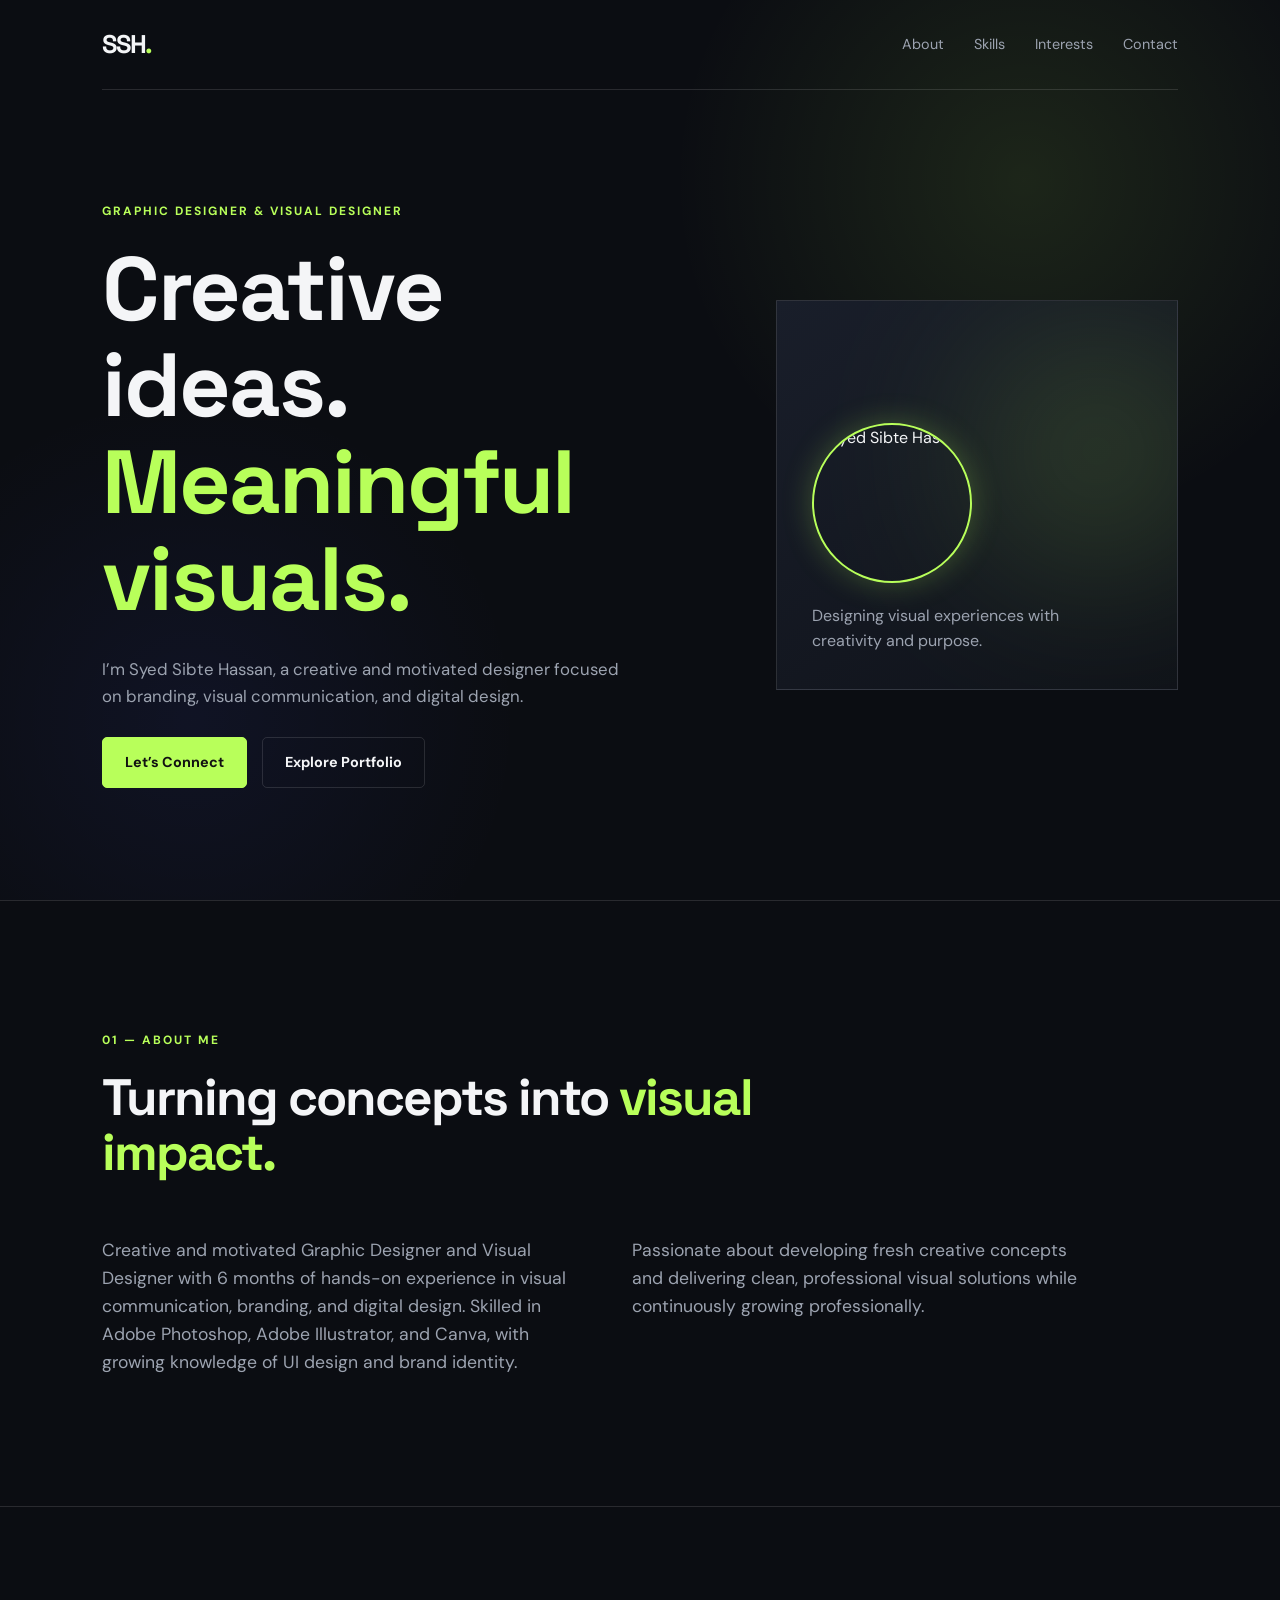
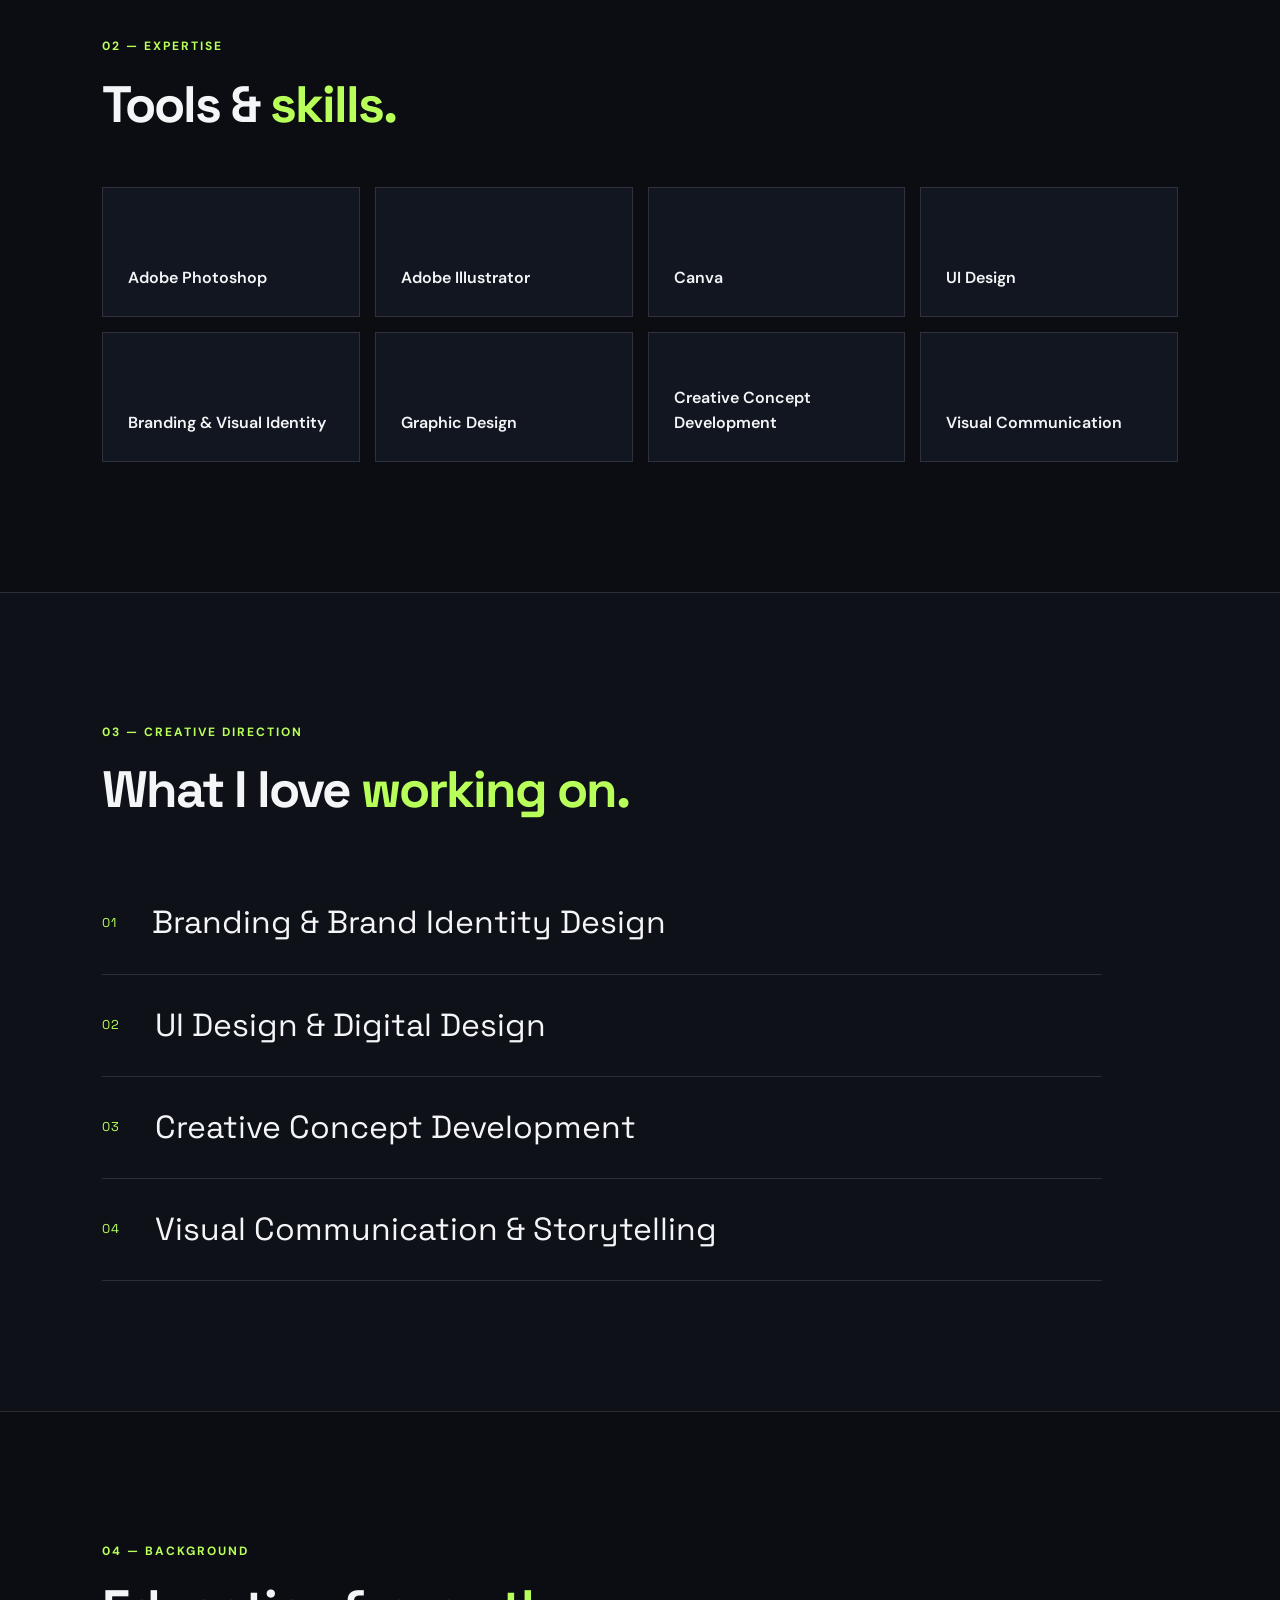
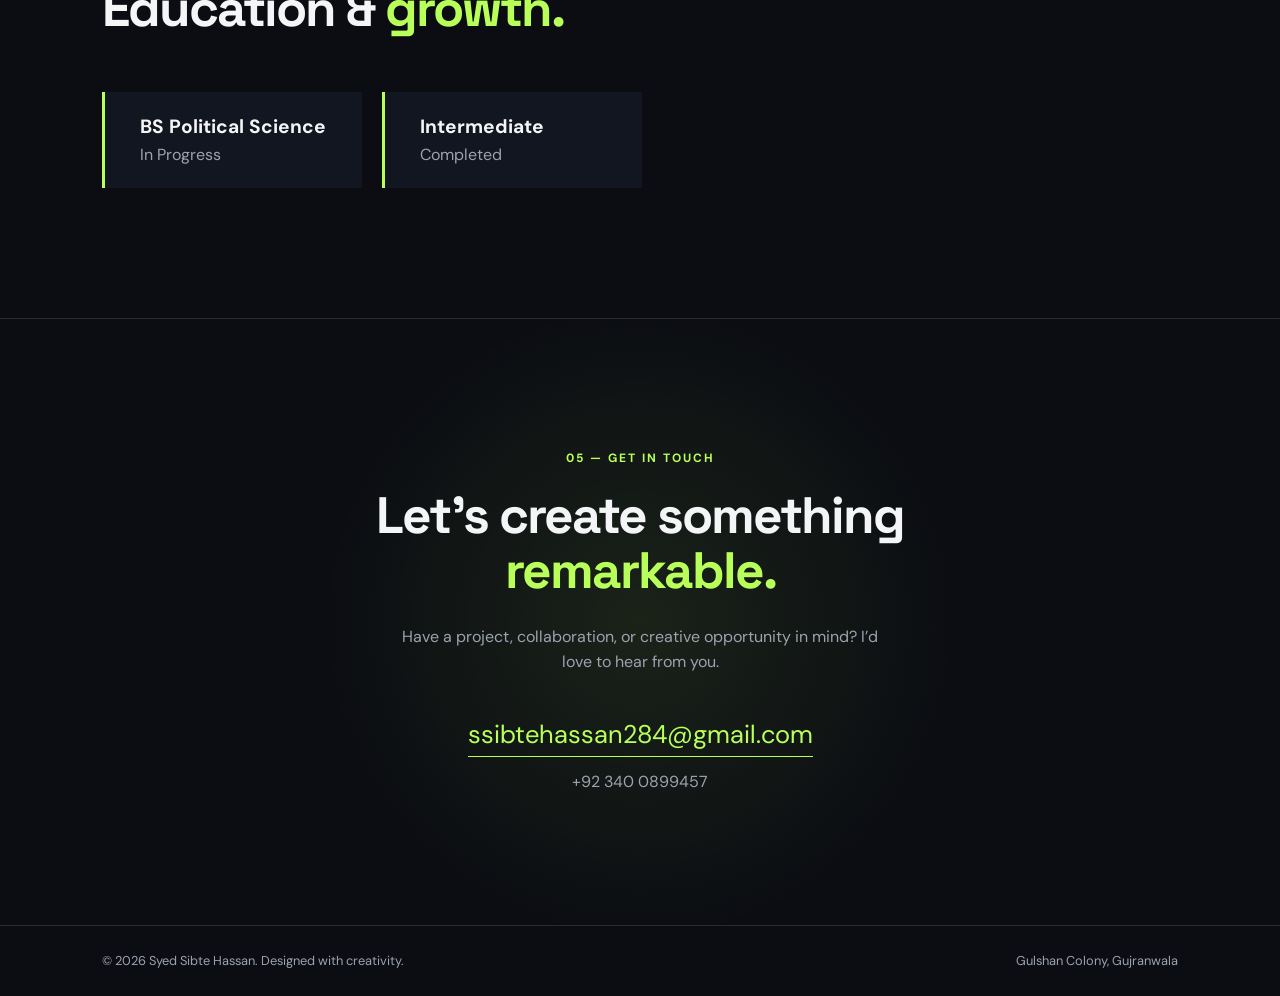
==== index.html @ 383b2037 "Add files via upload" ====
<!DOCTYPE html>
<html lang="en">
<head>
  <meta charset="UTF-8" />
  <meta name="viewport" content="width=device-width, initial-scale=1.0" />
  <title>Syed Sibte Hassan | Graphic Designer</title>
  <link rel="stylesheet" href="style.css" />
</head>
<body>
  <header class="hero">
    <nav class="navbar">
      <a href="#" class="logo">SSH<span>.</span></a>
      <div class="nav-links">
        <a href="#about">About</a>
        <a href="#skills">Skills</a>
        <a href="#interests">Interests</a>
        <a href="#contact">Contact</a>
      </div>
    </nav>

    <div class="hero-content">
      <div class="hero-text">
        <p class="eyebrow">GRAPHIC DESIGNER & VISUAL DESIGNER</p>
        <h1>Creative ideas.<br /><span>Meaningful visuals.</span></h1>
        <p class="intro">
          I’m Syed Sibte Hassan, a creative and motivated designer focused on
          branding, visual communication, and digital design.
        </p>
        <div class="hero-buttons">
          <a href="#contact" class="btn primary">Let’s Connect</a>
          <a href="#about" class="btn secondary">Explore Portfolio</a>
        </div>
      </div>
      <div class="hero-card">
        <div class="card-glow"></div>
        <img src="profile.jpg" alt="Syed Sibte Hassan" class="profile-pic" />
        <p>Designing visual experiences with creativity and purpose.</p>
      </div>
    </div>
  </header>

  <main>
    <section id="about" class="section about">
      <div class="section-heading">
        <p class="eyebrow">01 — ABOUT ME</p>
        <h2>Turning concepts into <span>visual impact.</span></h2>
      </div>
      <div class="about-content">
        <p>
          Creative and motivated Graphic Designer and Visual Designer with
          6 months of hands-on experience in visual communication, branding,
          and digital design. Skilled in Adobe Photoshop, Adobe Illustrator,
          and Canva, with growing knowledge of UI design and brand identity.
        </p>
        <p>
          Passionate about developing fresh creative concepts and delivering
          clean, professional visual solutions while continuously growing
          professionally.
        </p>
      </div>
    </section>

    <section id="skills" class="section">
      <div class="section-heading">
        <p class="eyebrow">02 — EXPERTISE</p>
        <h2>Tools & <span>skills.</span></h2>
      </div>
      <div class="skills-grid">
        <div class="skill">Adobe Photoshop</div>
        <div class="skill">Adobe Illustrator</div>
        <div class="skill">Canva</div>
        <div class="skill">UI Design</div>
        <div class="skill">Branding & Visual Identity</div>
        <div class="skill">Graphic Design</div>
        <div class="skill">Creative Concept Development</div>
        <div class="skill">Visual Communication</div>
      </div>
    </section>

    <section id="interests" class="section interests">
      <div class="section-heading">
        <p class="eyebrow">03 — CREATIVE DIRECTION</p>
        <h2>What I love <span>working on.</span></h2>
      </div>
      <div class="interest-list">
        <div><span>01</span> Branding & Brand Identity Design</div>
        <div><span>02</span> UI Design & Digital Design</div>
        <div><span>03</span> Creative Concept Development</div>
        <div><span>04</span> Visual Communication & Storytelling</div>
      </div>
    </section>

    <section class="section education">
      <div class="section-heading">
        <p class="eyebrow">04 — BACKGROUND</p>
        <h2>Education & <span>growth.</span></h2>
      </div>
      <div class="timeline">
        <div class="timeline-item">
          <strong>BS Political Science</strong>
          <p>In Progress</p>
        </div>
        <div class="timeline-item">
          <strong>Intermediate</strong>
          <p>Completed</p>
        </div>
      </div>
    </section>

    <section id="contact" class="section contact">
      <p class="eyebrow">05 — GET IN TOUCH</p>
      <h2>Let’s create something<br /><span>remarkable.</span></h2>
      <p class="contact-text">
        Have a project, collaboration, or creative opportunity in mind?
        I’d love to hear from you.
      </p>
      <a class="email" href="mailto:ssibtehassan284@gmail.com">ssibtehassan284@gmail.com</a>
      <p class="phone">+92 340 0899457</p>
    </section>
  </main>

  <footer>
    <p>© 2026 Syed Sibte Hassan. Designed with creativity.</p>
    <p>Gulshan Colony, Gujranwala</p>
  </footer>
</body>
</html>
---- style.css ----
@import url('https://fonts.googleapis.com/css2?family=DM+Sans:wght@400;500;600;700&family=Space+Grotesk:wght@400;500;600;700&display=swap');

:root {
  --bg: #0b0d12;
  --surface: #121620;
  --text: #f4f5f7;
  --muted: #9ca3b0;
  --accent: #b8ff5a;
  --border: rgba(255,255,255,0.12);
}

* {
  margin: 0;
  padding: 0;
  box-sizing: border-box;
}

html {
  scroll-behavior: smooth;
}

body {
  background: var(--bg);
  color: var(--text);
  font-family: 'DM Sans', sans-serif;
  line-height: 1.6;
}

a {
  color: inherit;
  text-decoration: none;
}

.hero {
  min-height: 100vh;
  padding: 0 8%;
  background:
    radial-gradient(circle at 80% 20%, rgba(184,255,90,0.10), transparent 28%),
    radial-gradient(circle at 15% 80%, rgba(76,93,255,0.08), transparent 25%);
}

.navbar {
  height: 90px;
  display: flex;
  justify-content: space-between;
  align-items: center;
  border-bottom: 1px solid var(--border);
}

.logo {
  font-family: 'Space Grotesk', sans-serif;
  font-size: 1.6rem;
  font-weight: 700;
  letter-spacing: -2px;
}

.logo span, h1 span, h2 span {
  color: var(--accent);
}

.nav-links {
  display: flex;
  gap: 30px;
  color: var(--muted);
  font-size: 0.9rem;
}

.nav-links a:hover {
  color: var(--accent);
}

.hero-content {
  min-height: calc(100vh - 90px);
  display: grid;
  grid-template-columns: 1.2fr 0.8fr;
  align-items: center;
  gap: 70px;
}

.eyebrow {
  color: var(--accent);
  font-size: 0.75rem;
  font-weight: 700;
  letter-spacing: 2px;
  margin-bottom: 20px;
}

h1, h2 {
  font-family: 'Space Grotesk', sans-serif;
  letter-spacing: -2px;
  line-height: 1.08;
}

h1 {
  font-size: clamp(3.5rem, 7vw, 6.8rem);
  max-width: 800px;
}

h2 {
  font-size: clamp(2.3rem, 4vw, 4rem);
}

.intro {
  color: var(--muted);
  max-width: 540px;
  font-size: 1.05rem;
  margin: 28px 0;
}

.hero-buttons {
  display: flex;
  gap: 15px;
  flex-wrap: wrap;
}

.btn {
  padding: 13px 22px;
  border: 1px solid var(--border);
  border-radius: 5px;
  font-weight: 700;
  font-size: 0.9rem;
  transition: 0.3s ease;
}

.primary {
  background: var(--accent);
  color: #111;
  border-color: var(--accent);
}

.primary:hover {
  transform: translateY(-3px);
}

.secondary:hover {
  border-color: var(--accent);
  color: var(--accent);
}

.hero-card {
  position: relative;
  min-height: 390px;
  padding: 35px;
  border: 1px solid var(--border);
  background: linear-gradient(145deg, #191e2a, #0f1219);
  display: flex;
  flex-direction: column;
  justify-content: flex-end;
  overflow: hidden;
}

.card-glow {
  position: absolute;
  width: 240px;
  height: 240px;
  border-radius: 50%;
  background: var(--accent);
  filter: blur(90px);
  opacity: 0.18;
  top: 30px;
  right: -40px;
}

.profile-pic {
  position: relative;
  width: 160px;
  height: 160px;
  border-radius: 50%;
  object-fit: cover;
  border: 2px solid var(--accent);
  box-shadow: 0 0 30px rgba(184,255,90,0.25);
  margin-bottom: 20px;
}

.hero-card p {
  position: relative;
  color: var(--muted);
  max-width: 260px;
}

.section {
  padding: 130px 8%;
  border-top: 1px solid var(--border);
}

.section-heading {
  margin-bottom: 55px;
  max-width: 800px;
}

.about-content {
  display: grid;
  grid-template-columns: 1fr 1fr;
  gap: 60px;
  max-width: 1000px;
  color: var(--muted);
  font-size: 1.1rem;
}

.skills-grid {
  display: grid;
  grid-template-columns: repeat(4, 1fr);
  gap: 15px;
}

.skill {
  min-height: 130px;
  padding: 25px;
  display: flex;
  align-items: flex-end;
  border: 1px solid var(--border);
  background: var(--surface);
  font-weight: 600;
  transition: 0.3s ease;
}

.skill:hover {
  border-color: var(--accent);
  transform: translateY(-5px);
}

.interests {
  background: #0e1118;
}

.interest-list {
  max-width: 1000px;
}

.interest-list div {
  display: flex;
  align-items: center;
  gap: 35px;
  padding: 25px 0;
  border-bottom: 1px solid var(--border);
  font-family: 'Space Grotesk', sans-serif;
  font-size: clamp(1.3rem, 2.5vw, 2.2rem);
}

.interest-list span {
  color: var(--accent);
  font-size: 0.8rem;
  letter-spacing: 1px;
}

.timeline {
  display: flex;
  gap: 20px;
  flex-wrap: wrap;
}

.timeline-item {
  border-left: 3px solid var(--accent);
  padding: 20px 35px;
  background: var(--surface);
  min-width: 260px;
}

.timeline-item strong {
  font-size: 1.2rem;
}

.timeline-item p {
  color: var(--muted);
}

.contact {
  text-align: center;
  background:
    radial-gradient(circle at center, rgba(184,255,90,0.09), transparent 45%);
}

.contact-text {
  color: var(--muted);
  max-width: 500px;
  margin: 25px auto;
}

.email {
  display: inline-block;
  color: var(--accent);
  font-size: clamp(1rem, 2.5vw, 1.6rem);
  border-bottom: 1px solid var(--accent);
  margin-top: 15px;
}

.phone {
  color: var(--muted);
  margin-top: 12px;
}

footer {
  padding: 25px 8%;
  display: flex;
  justify-content: space-between;
  gap: 20px;
  color: var(--muted);
  font-size: 0.8rem;
  border-top: 1px solid var(--border);
}

@media (max-width: 850px) {
  .hero-content {
    grid-template-columns: 1fr;
    padding: 80px 0;
  }

  .hero {
    min-height: auto;
  }

  .hero-card {
    min-height: 300px;
  }

  .about-content {
    grid-template-columns: 1fr;
    gap: 25px;
  }

  .skills-grid {
    grid-template-columns: repeat(2, 1fr);
  }
}

@media (max-width: 550px) {
  .hero, .section {
    padding-left: 6%;
    padding-right: 6%;
  }

  .nav-links {
    gap: 12px;
    font-size: 0.75rem;
  }

  .navbar {
    height: 75px;
  }

  .skills-grid {
    grid-template-columns: 1fr;
  }

  footer {
    flex-direction: column;
  }
}
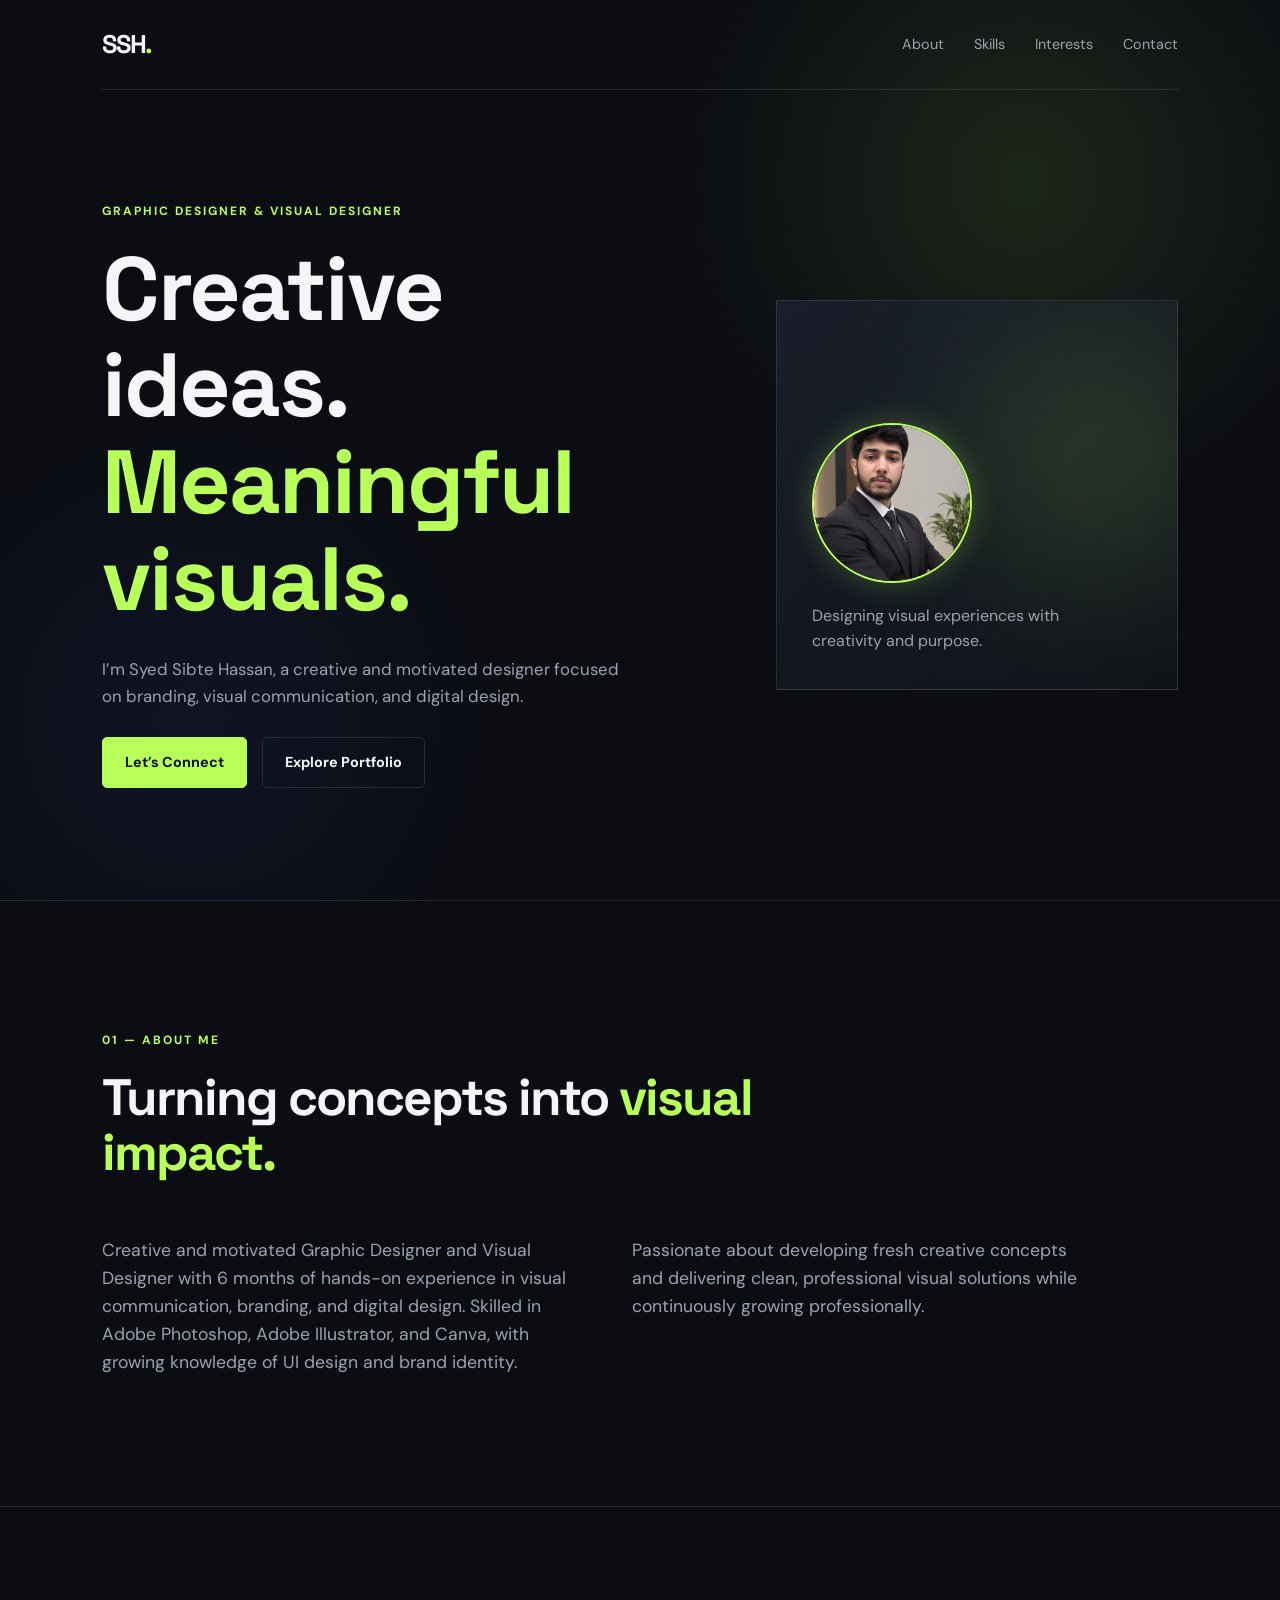
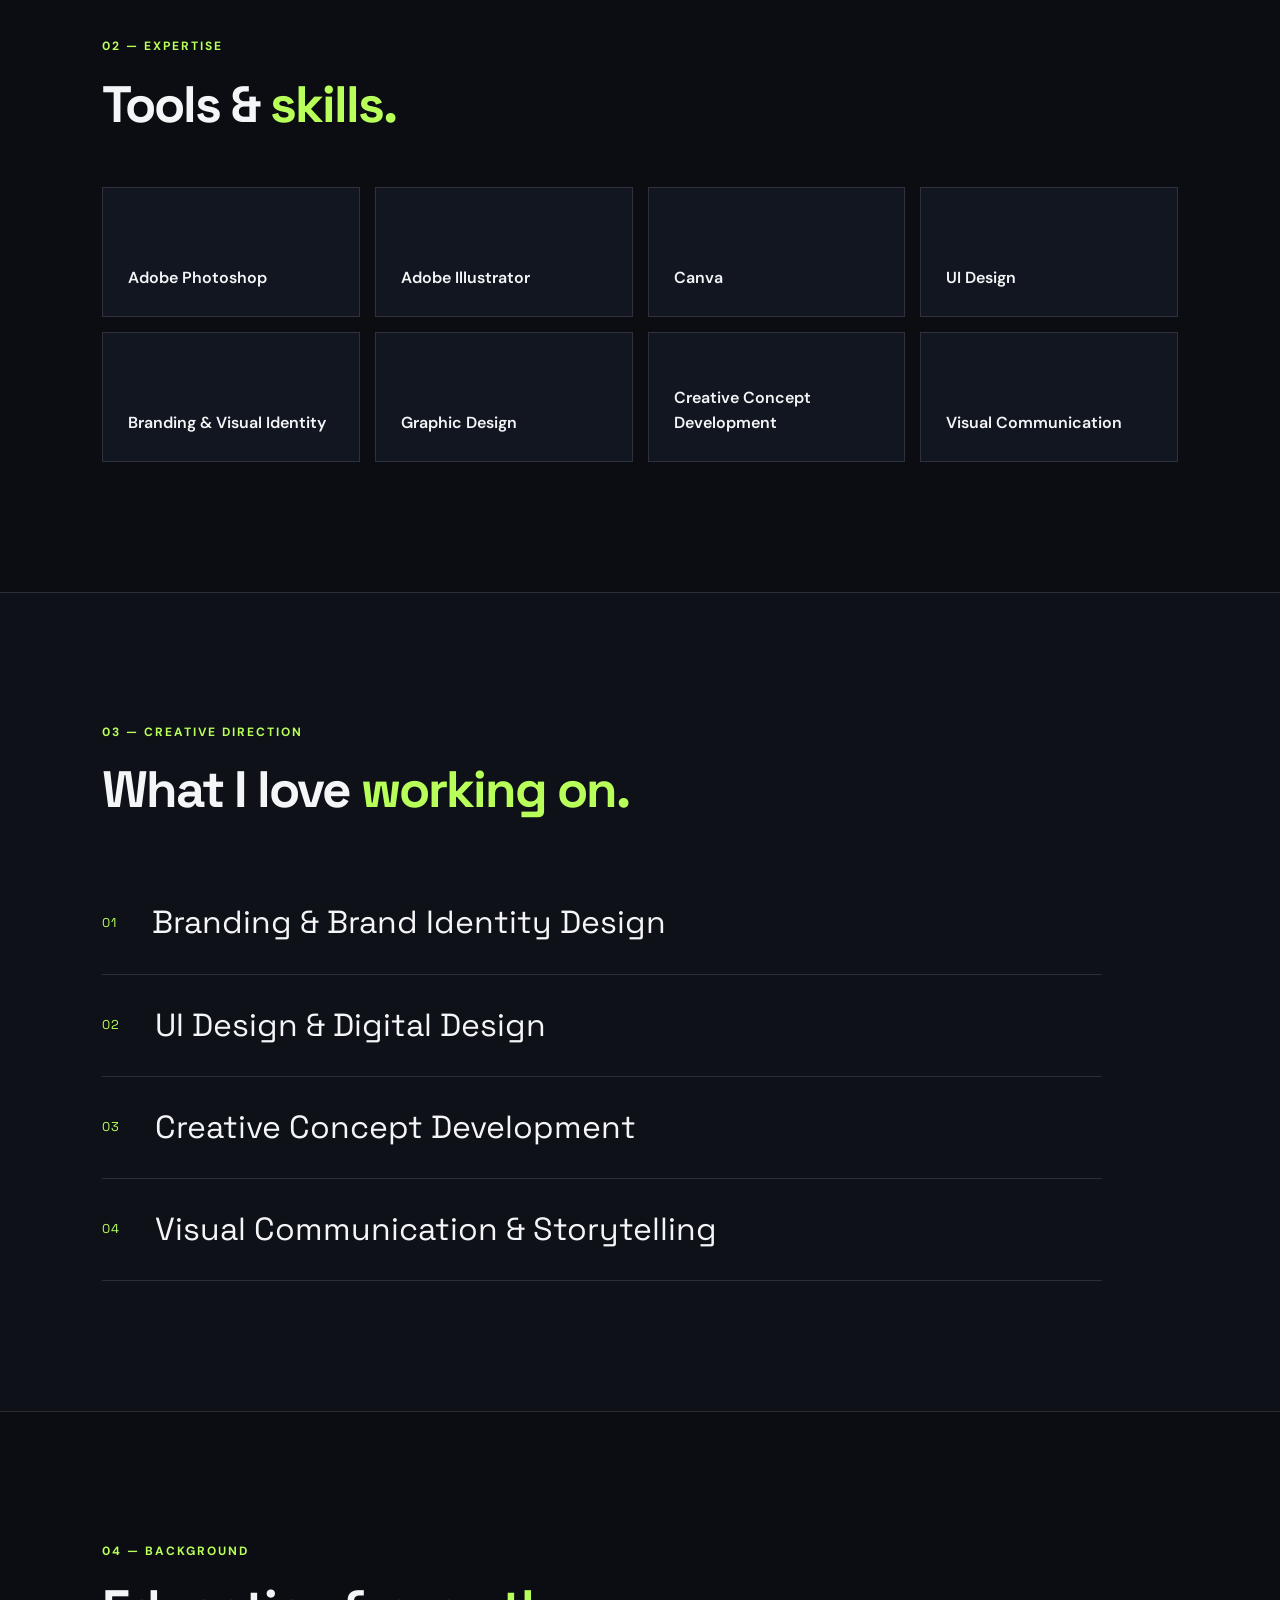
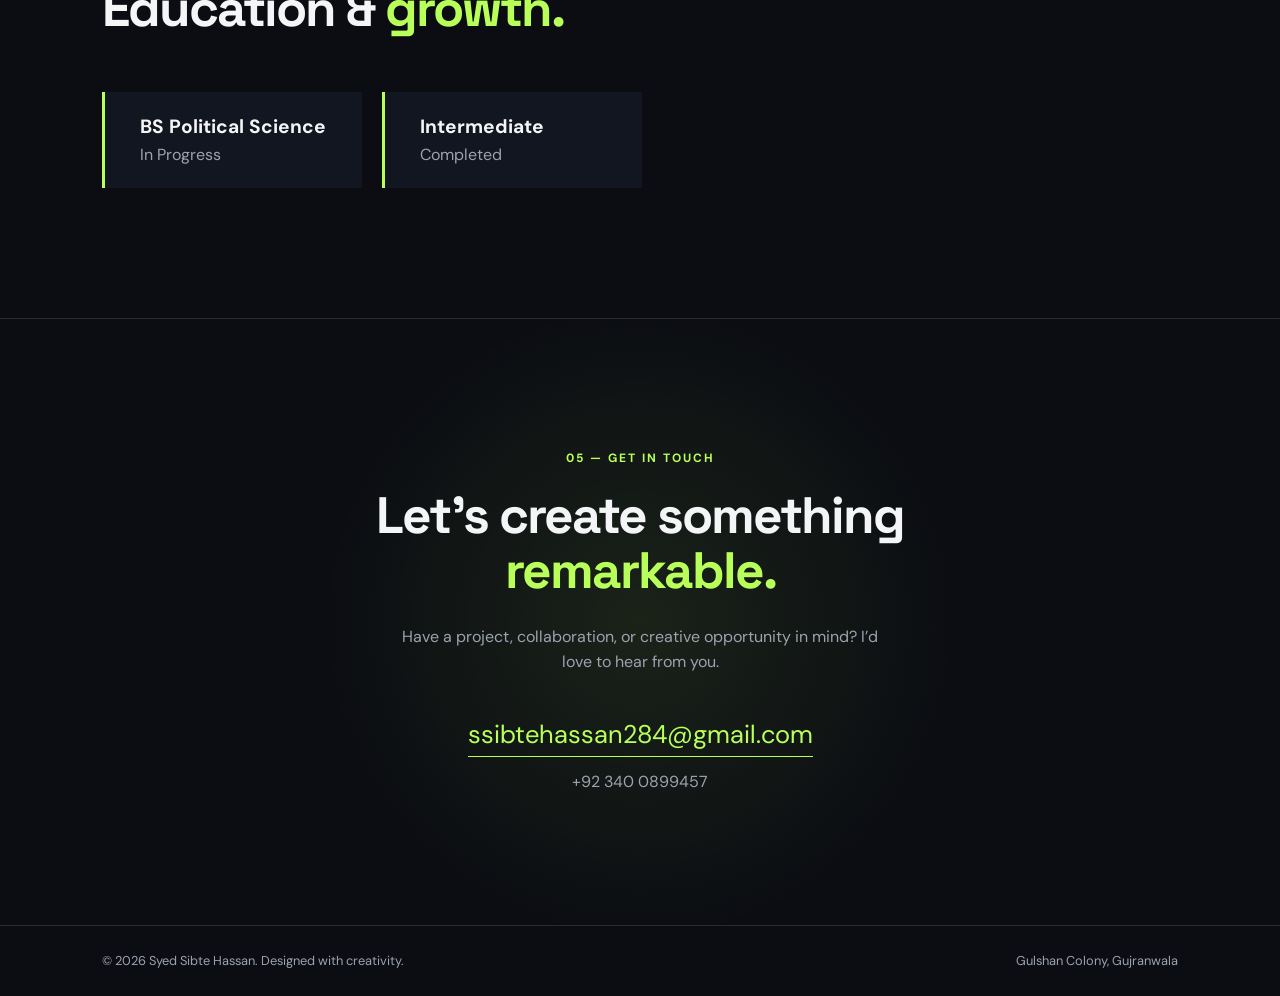
==== commit b2c106f1: "Update index.html" ====
--- a/index.html
+++ b/index.html
@@ -33,7 +33,7 @@
       </div>
       <div class="hero-card">
         <div class="card-glow"></div>
-        <img src="profile.jpg" alt="Syed Sibte Hassan" class="profile-pic" />
+        <img src="Profile.jpg" alt="Syed Sibte Hassan" class="profile-pic" />
         <p>Designing visual experiences with creativity and purpose.</p>
       </div>
     </div>
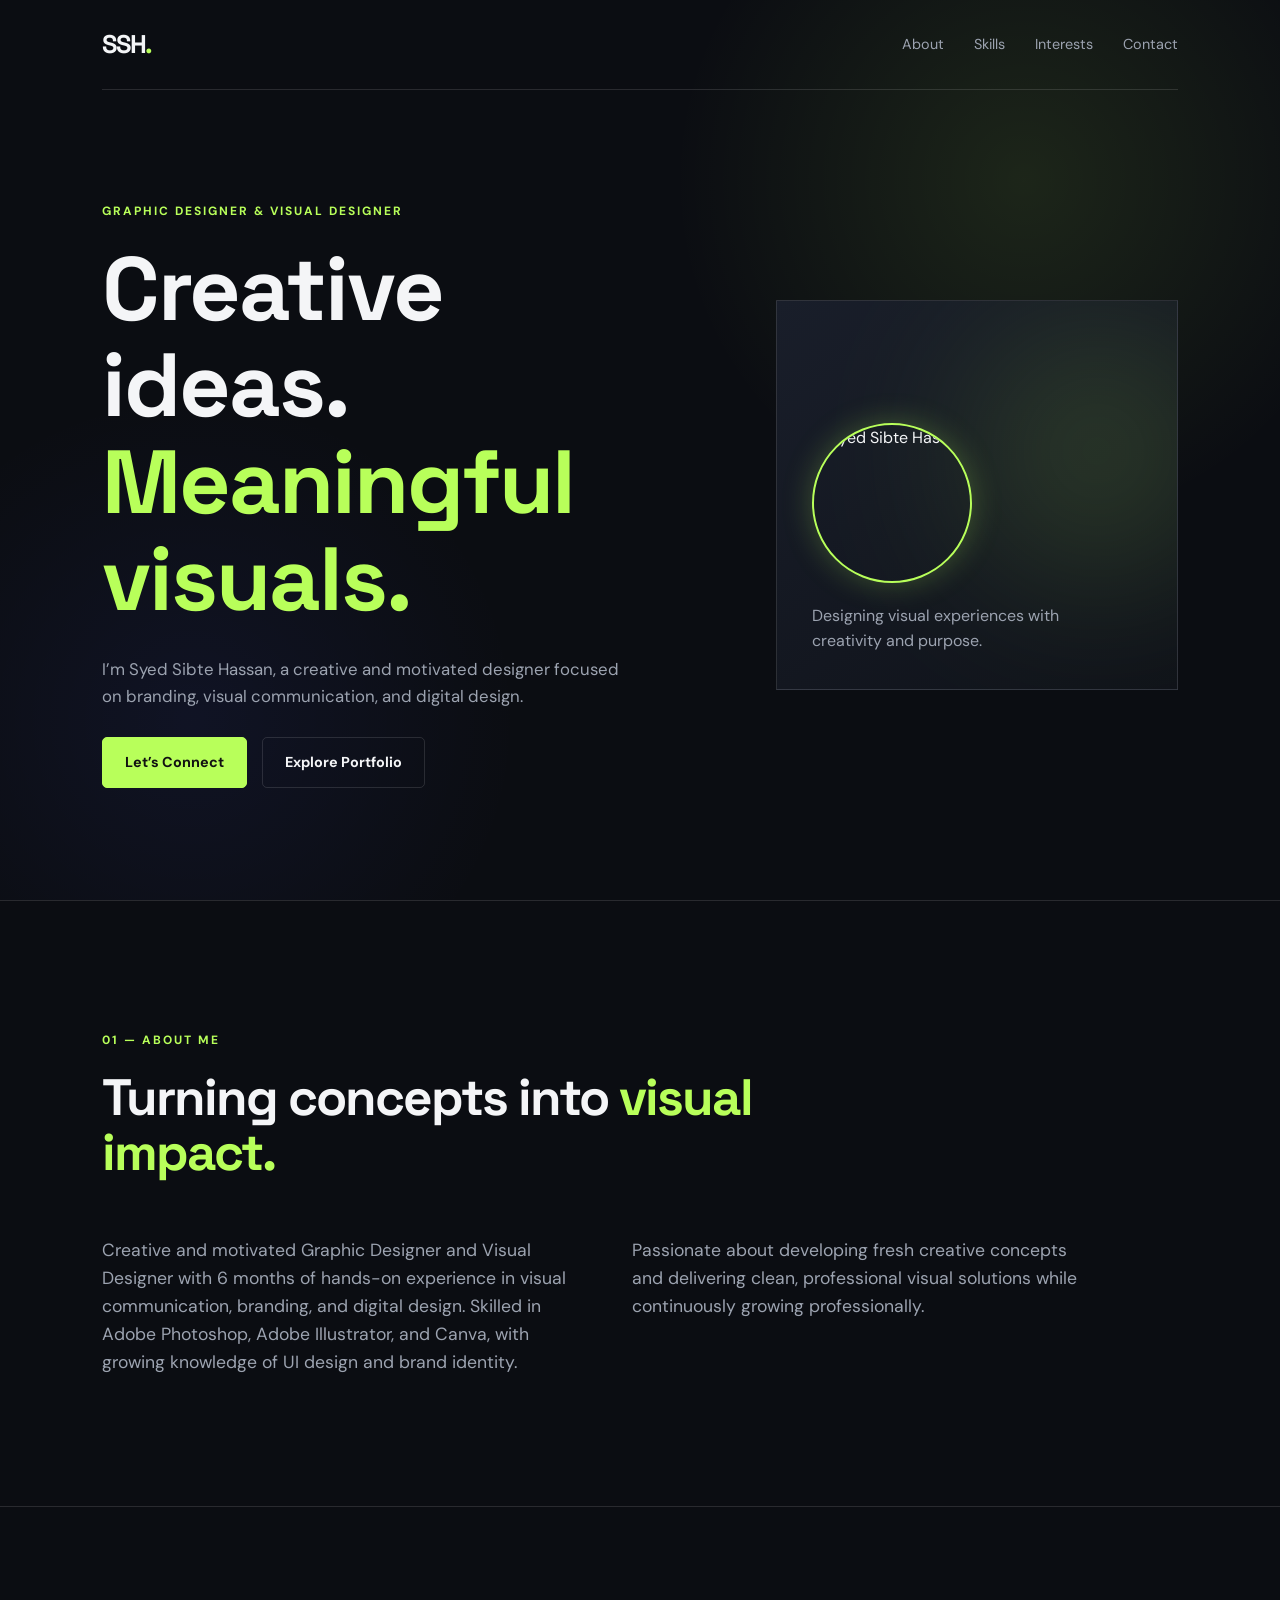
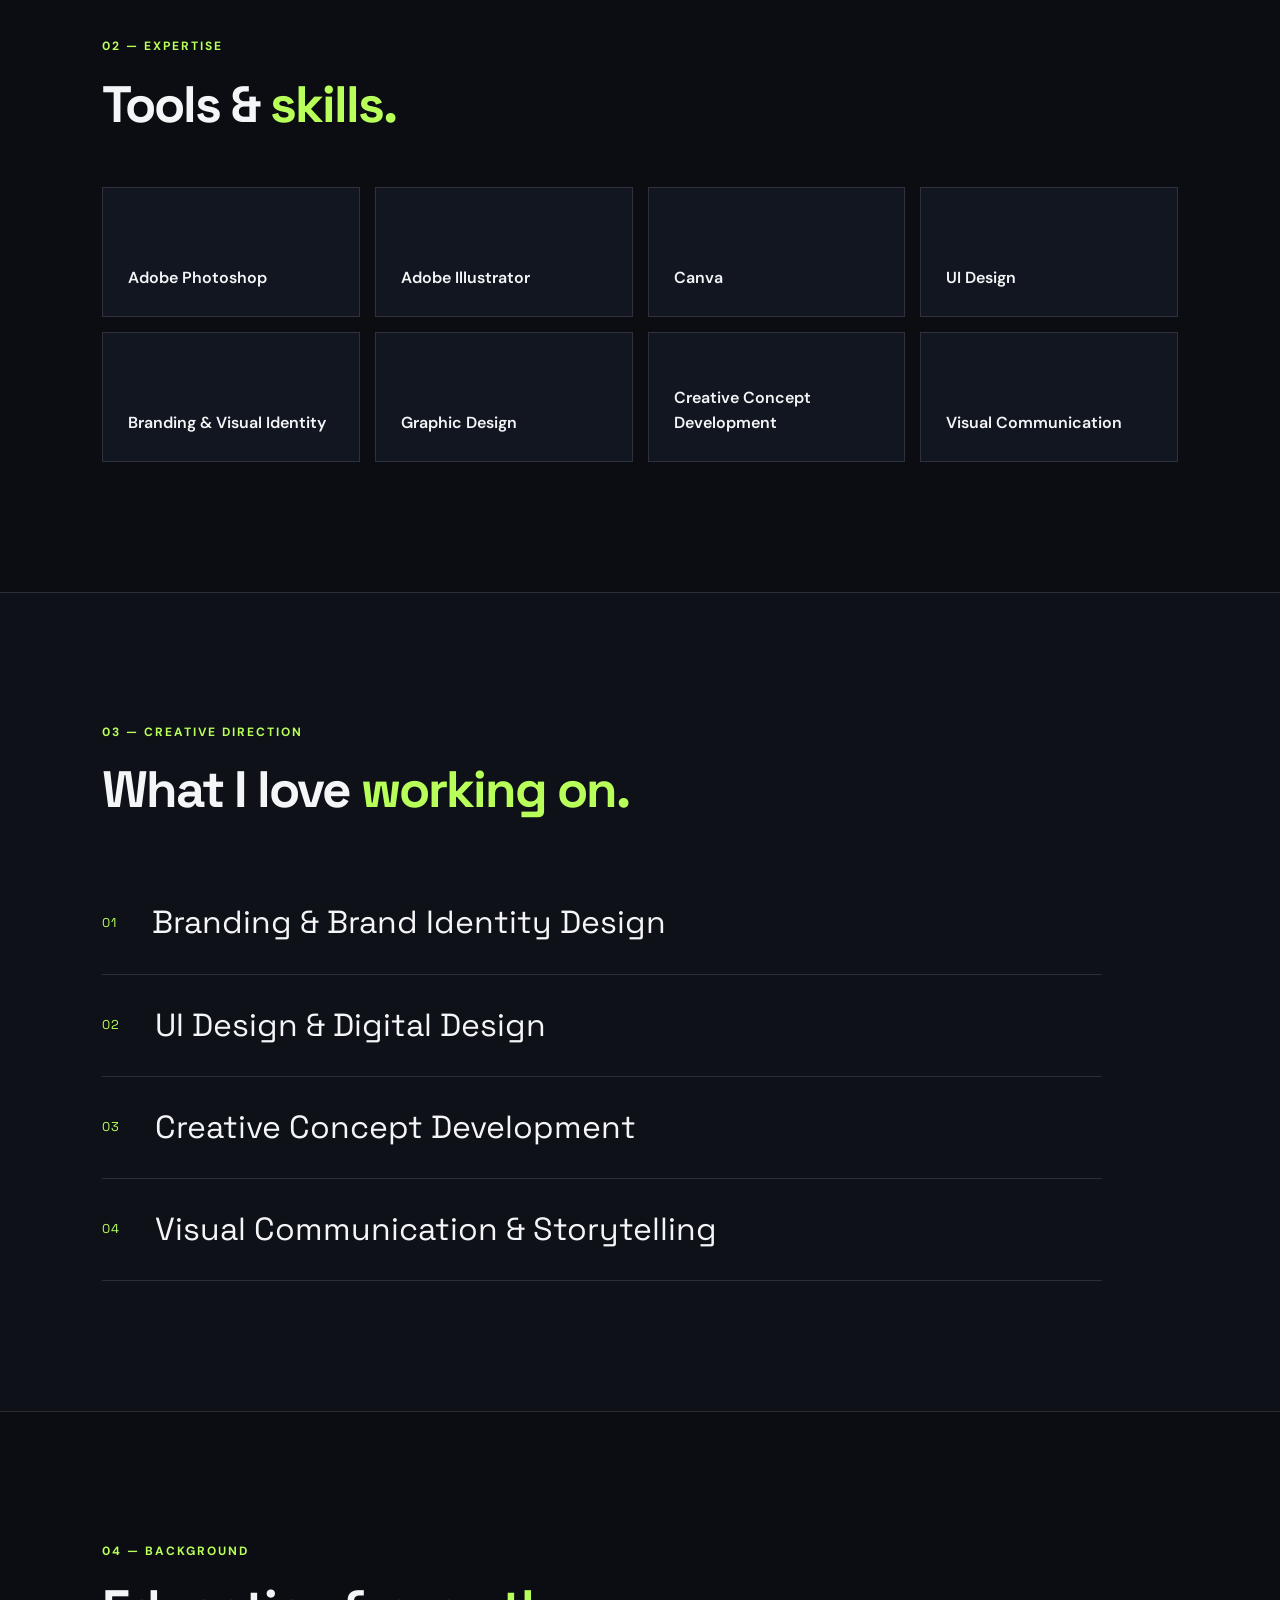
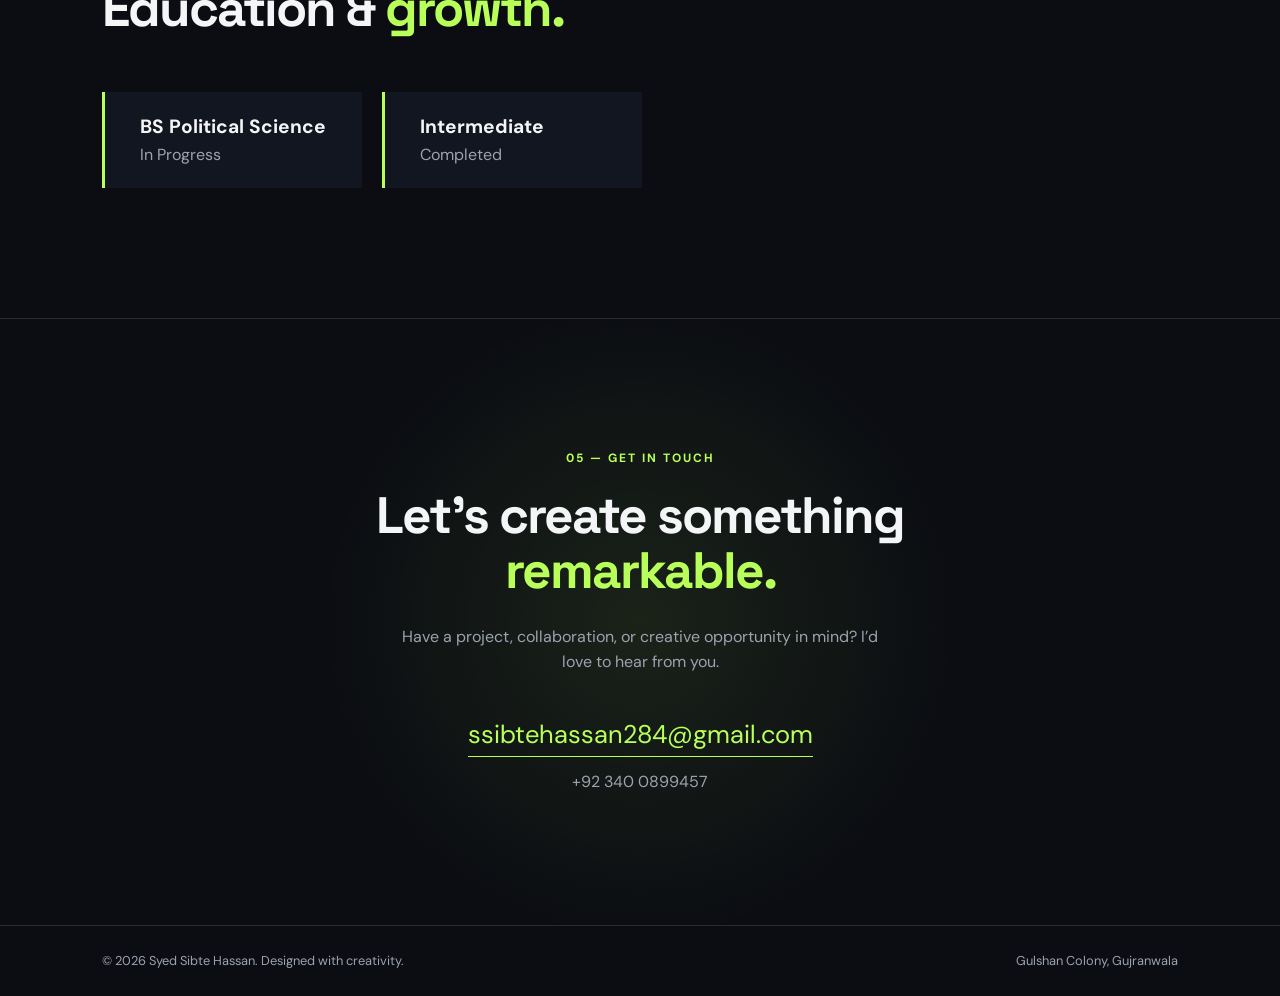
==== commit 26893711: "Update index.html" ====
--- a/index.html
+++ b/index.html
@@ -33,7 +33,7 @@
       </div>
       <div class="hero-card">
         <div class="card-glow"></div>
-        <img src="Profile.jpg" alt="Syed Sibte Hassan" class="profile-pic" />
+        <img src="https://sibtehassan.github.io/Profile.jpg" alt="Syed Sibte Hassan" class="profile-pic" />
         <p>Designing visual experiences with creativity and purpose.</p>
       </div>
     </div>
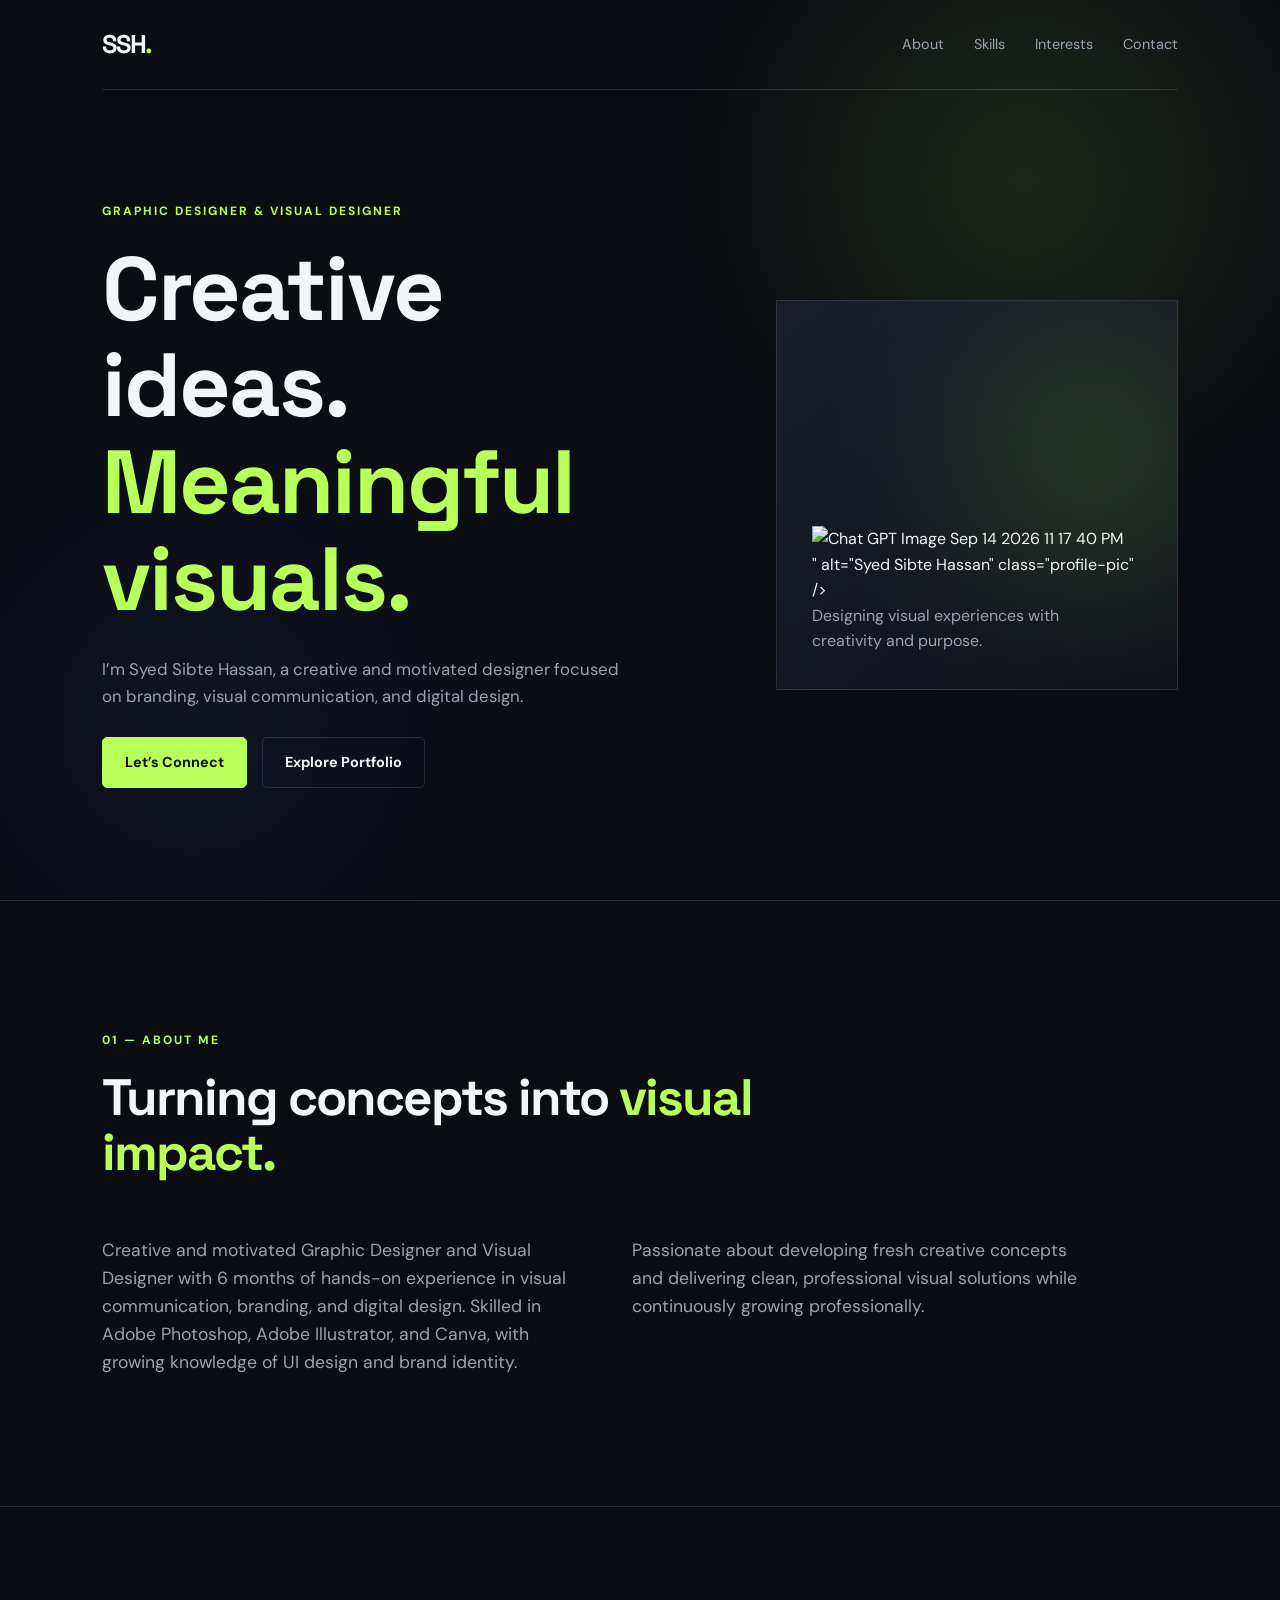
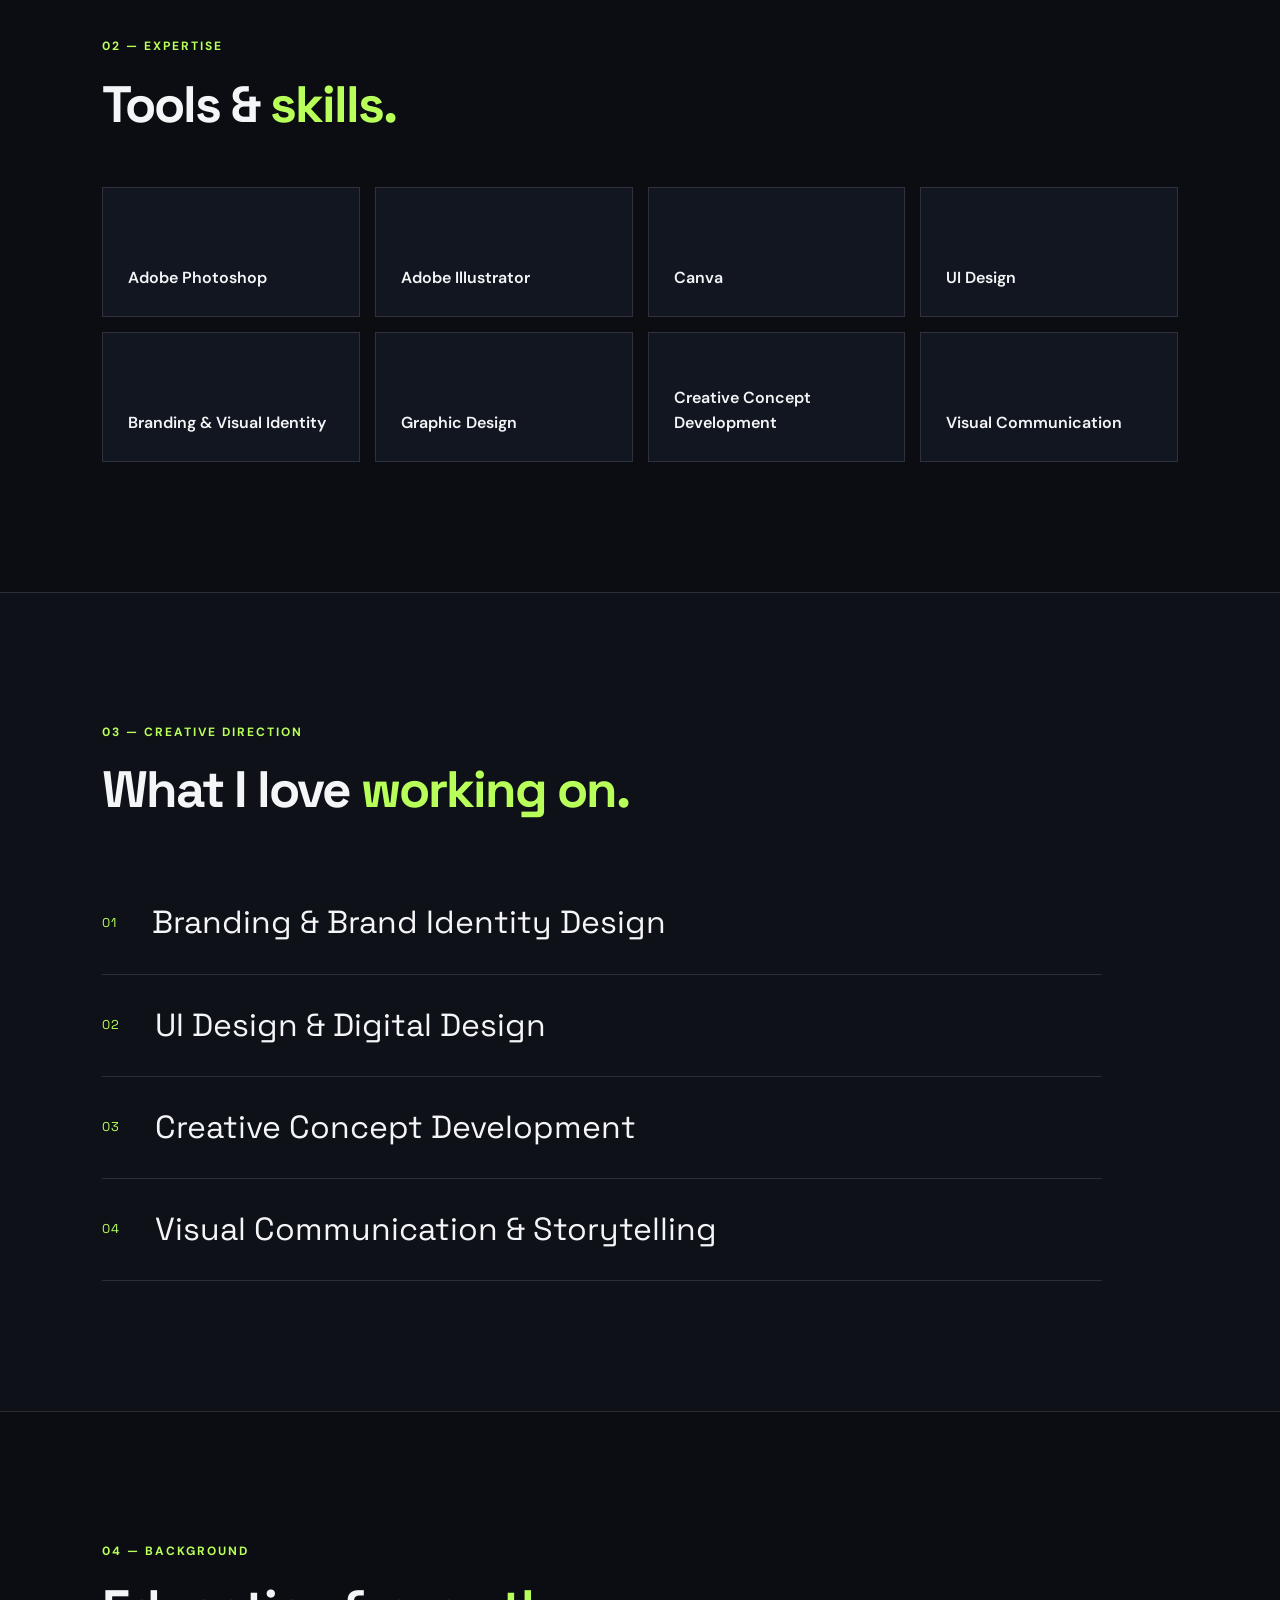
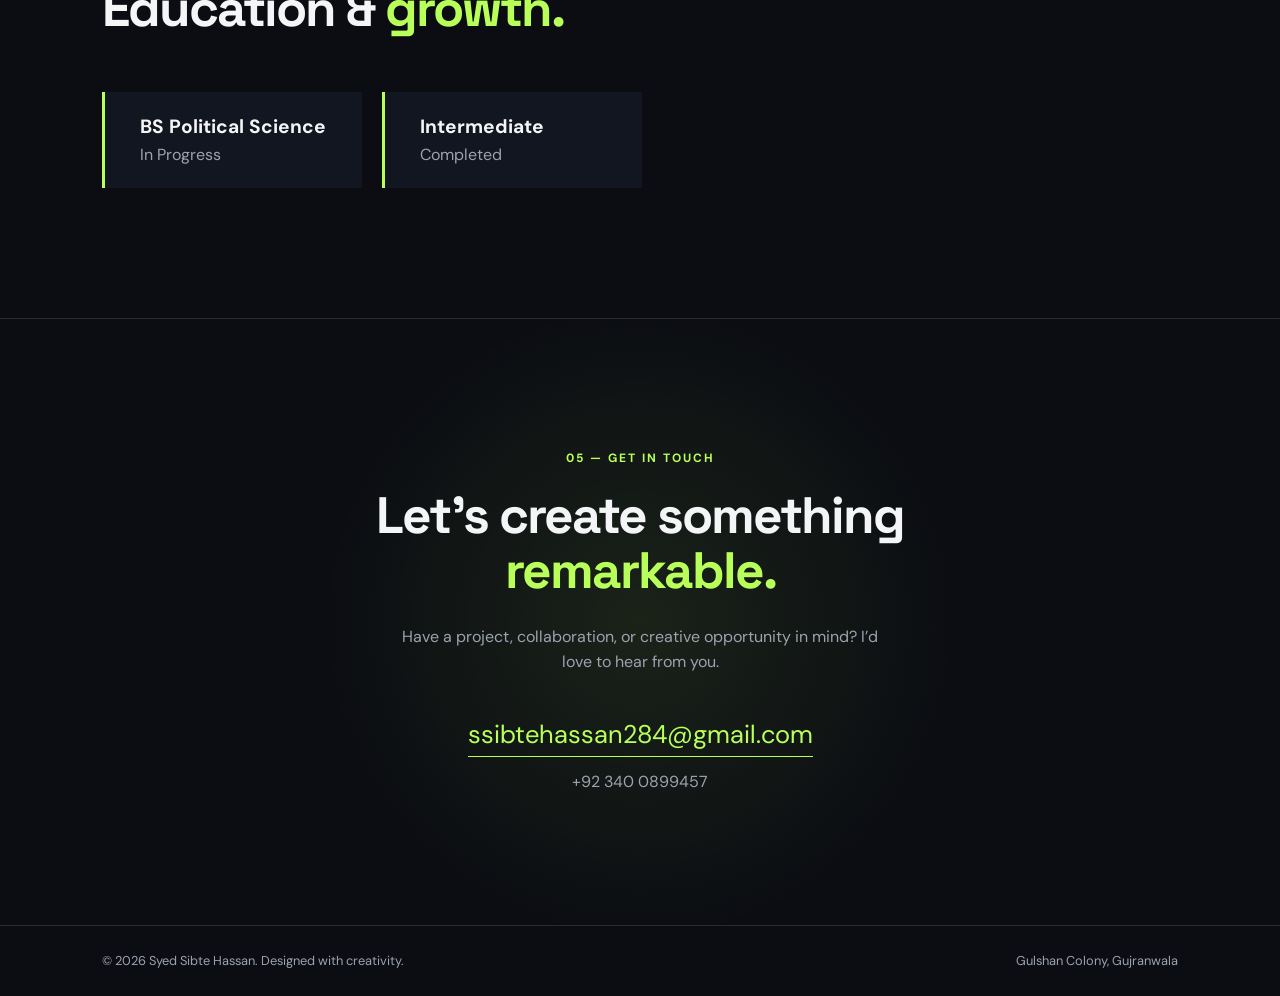
==== commit c69a2e62: "Update index.html" ====
--- a/index.html
+++ b/index.html
@@ -33,7 +33,7 @@
       </div>
       <div class="hero-card">
         <div class="card-glow"></div>
-        <img src="https://sibtehassan.github.io/Profile.jpg" alt="Syed Sibte Hassan" class="profile-pic" />
+        <img src="<img src="https://i.ibb.co/d090mbR5/Chat-GPT-Image-Sep-14-2026-11-17-40-PM.png" alt="Chat GPT Image Sep 14 2026 11 17 40 PM" border="0">" alt="Syed Sibte Hassan" class="profile-pic" />
         <p>Designing visual experiences with creativity and purpose.</p>
       </div>
     </div>
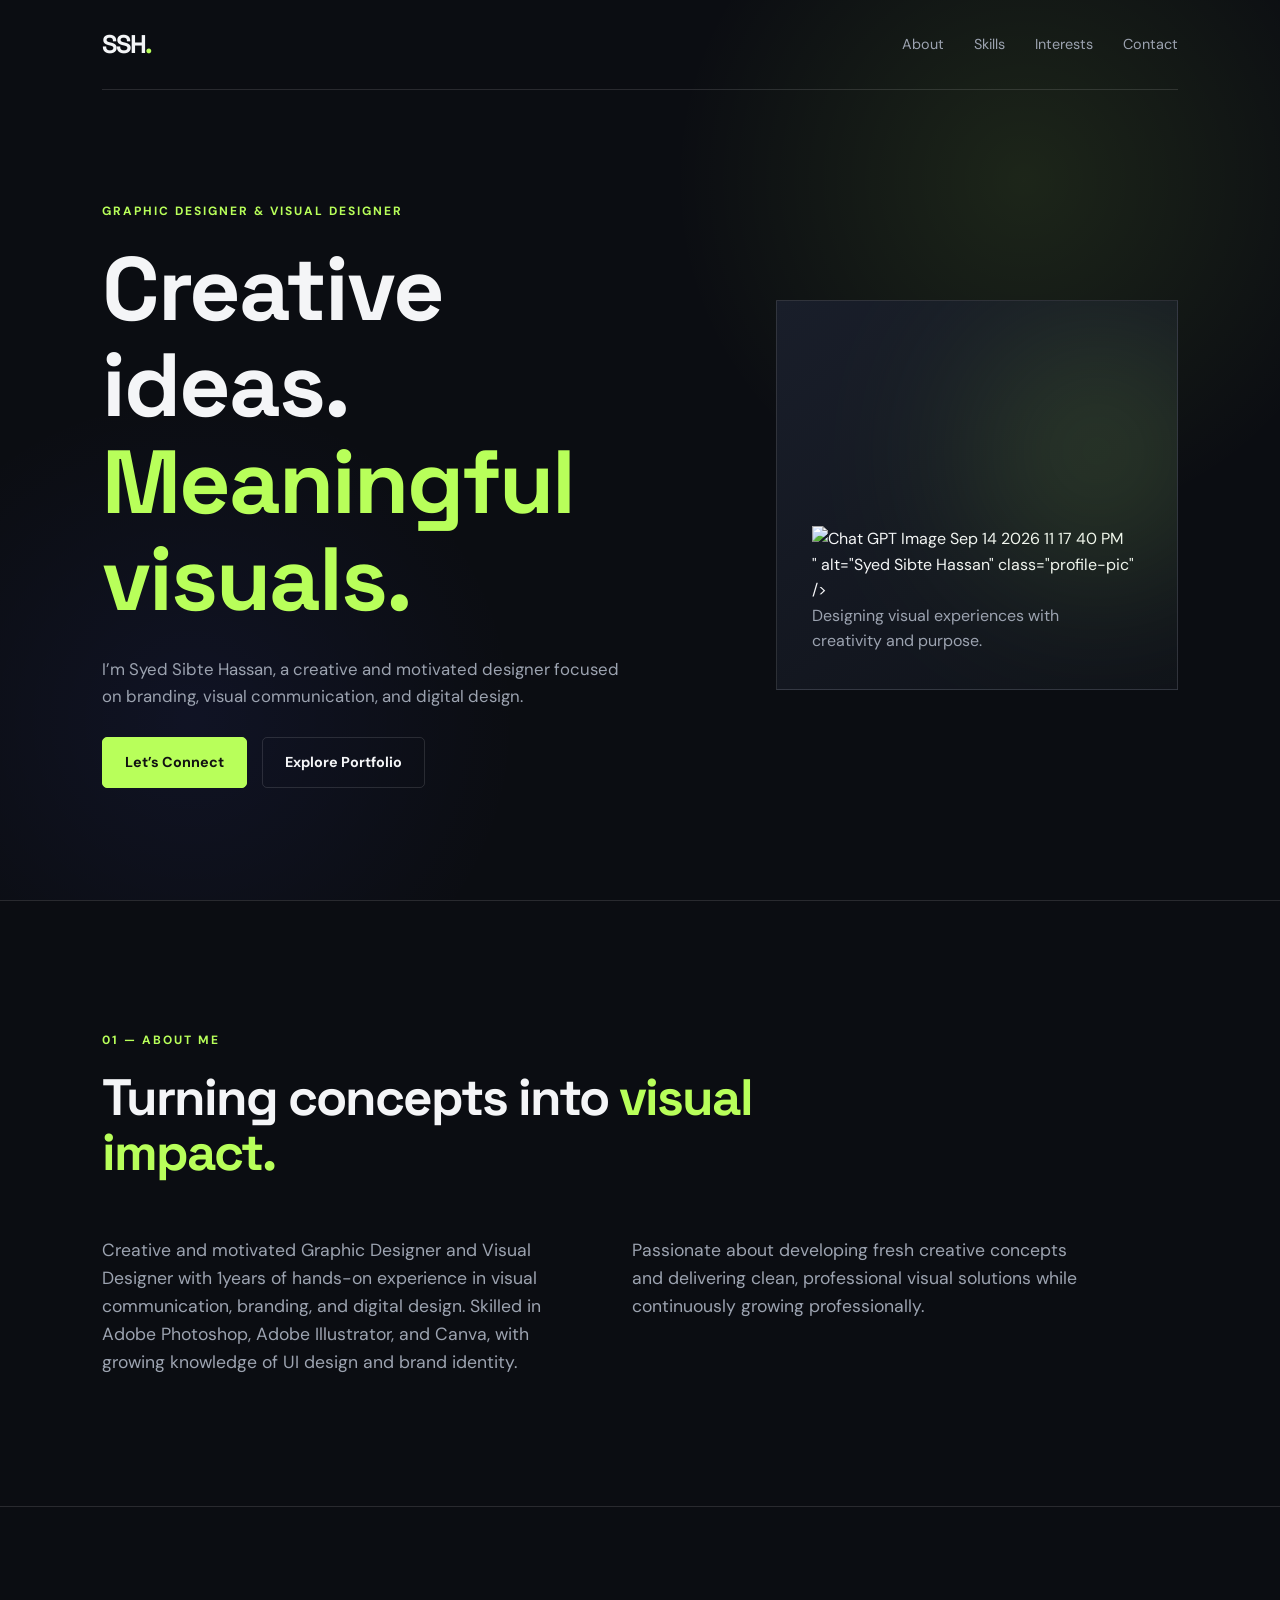
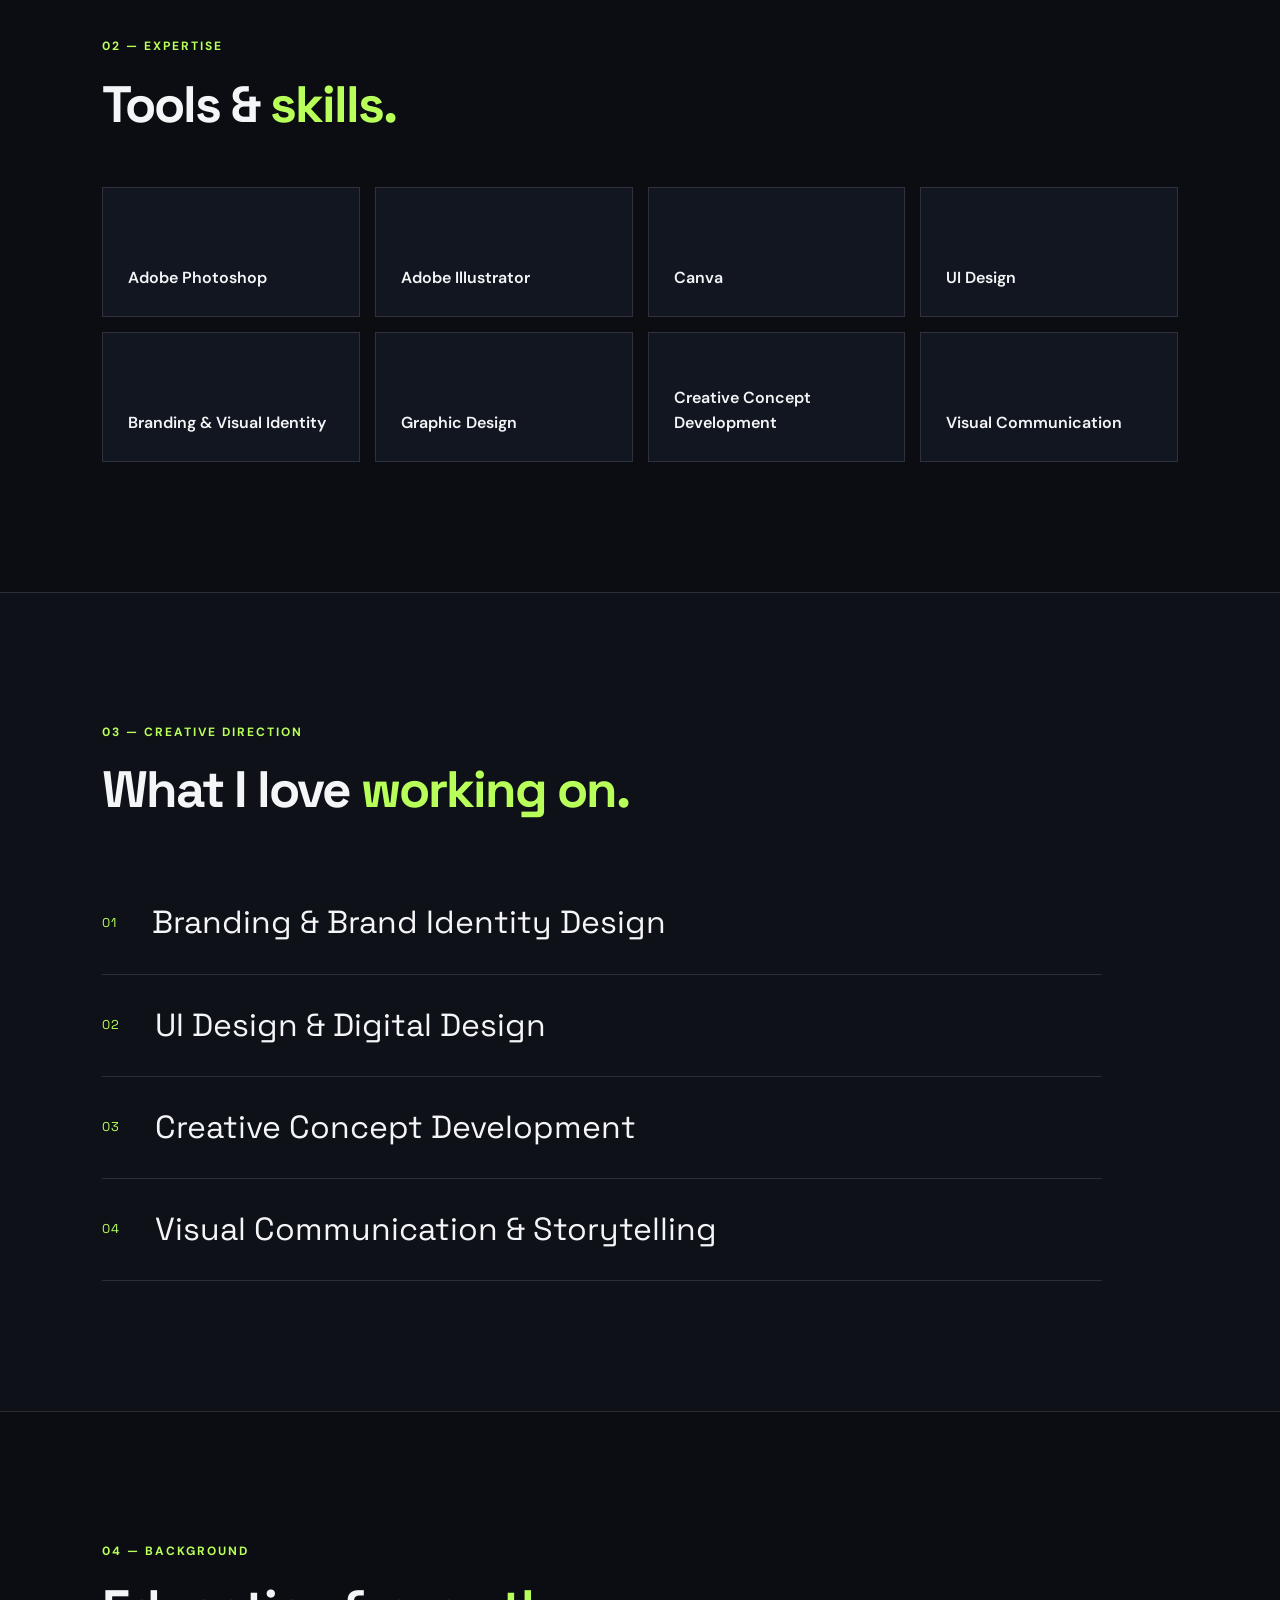
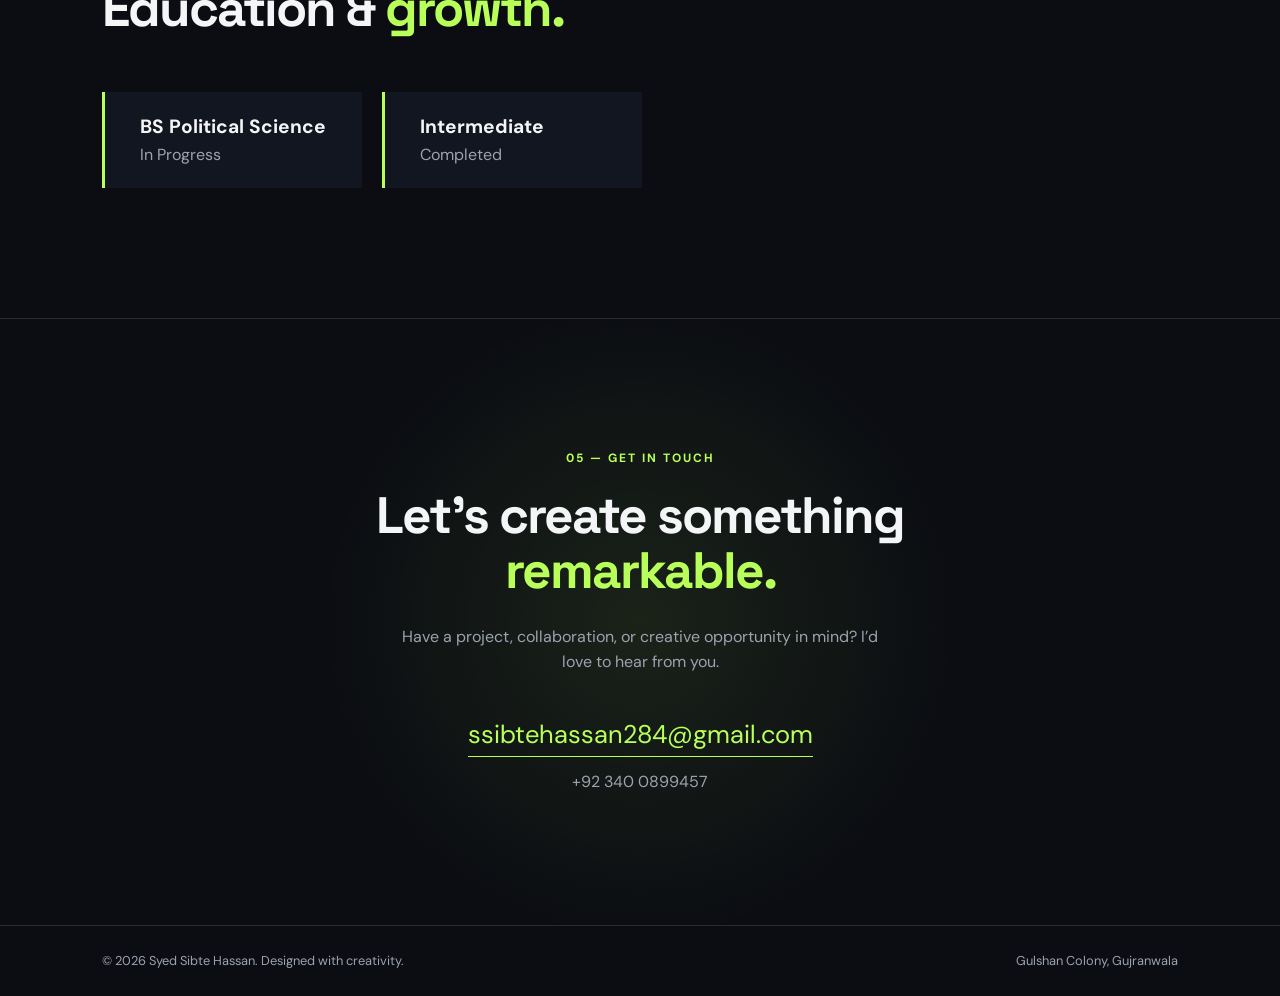
==== commit 96c66609: "Update experience duration from 6 months to 1 year" ====
--- a/index.html
+++ b/index.html
@@ -48,7 +48,7 @@
       <div class="about-content">
         <p>
           Creative and motivated Graphic Designer and Visual Designer with
-          6 months of hands-on experience in visual communication, branding,
+          1years of hands-on experience in visual communication, branding,
           and digital design. Skilled in Adobe Photoshop, Adobe Illustrator,
           and Canva, with growing knowledge of UI design and brand identity.
         </p>
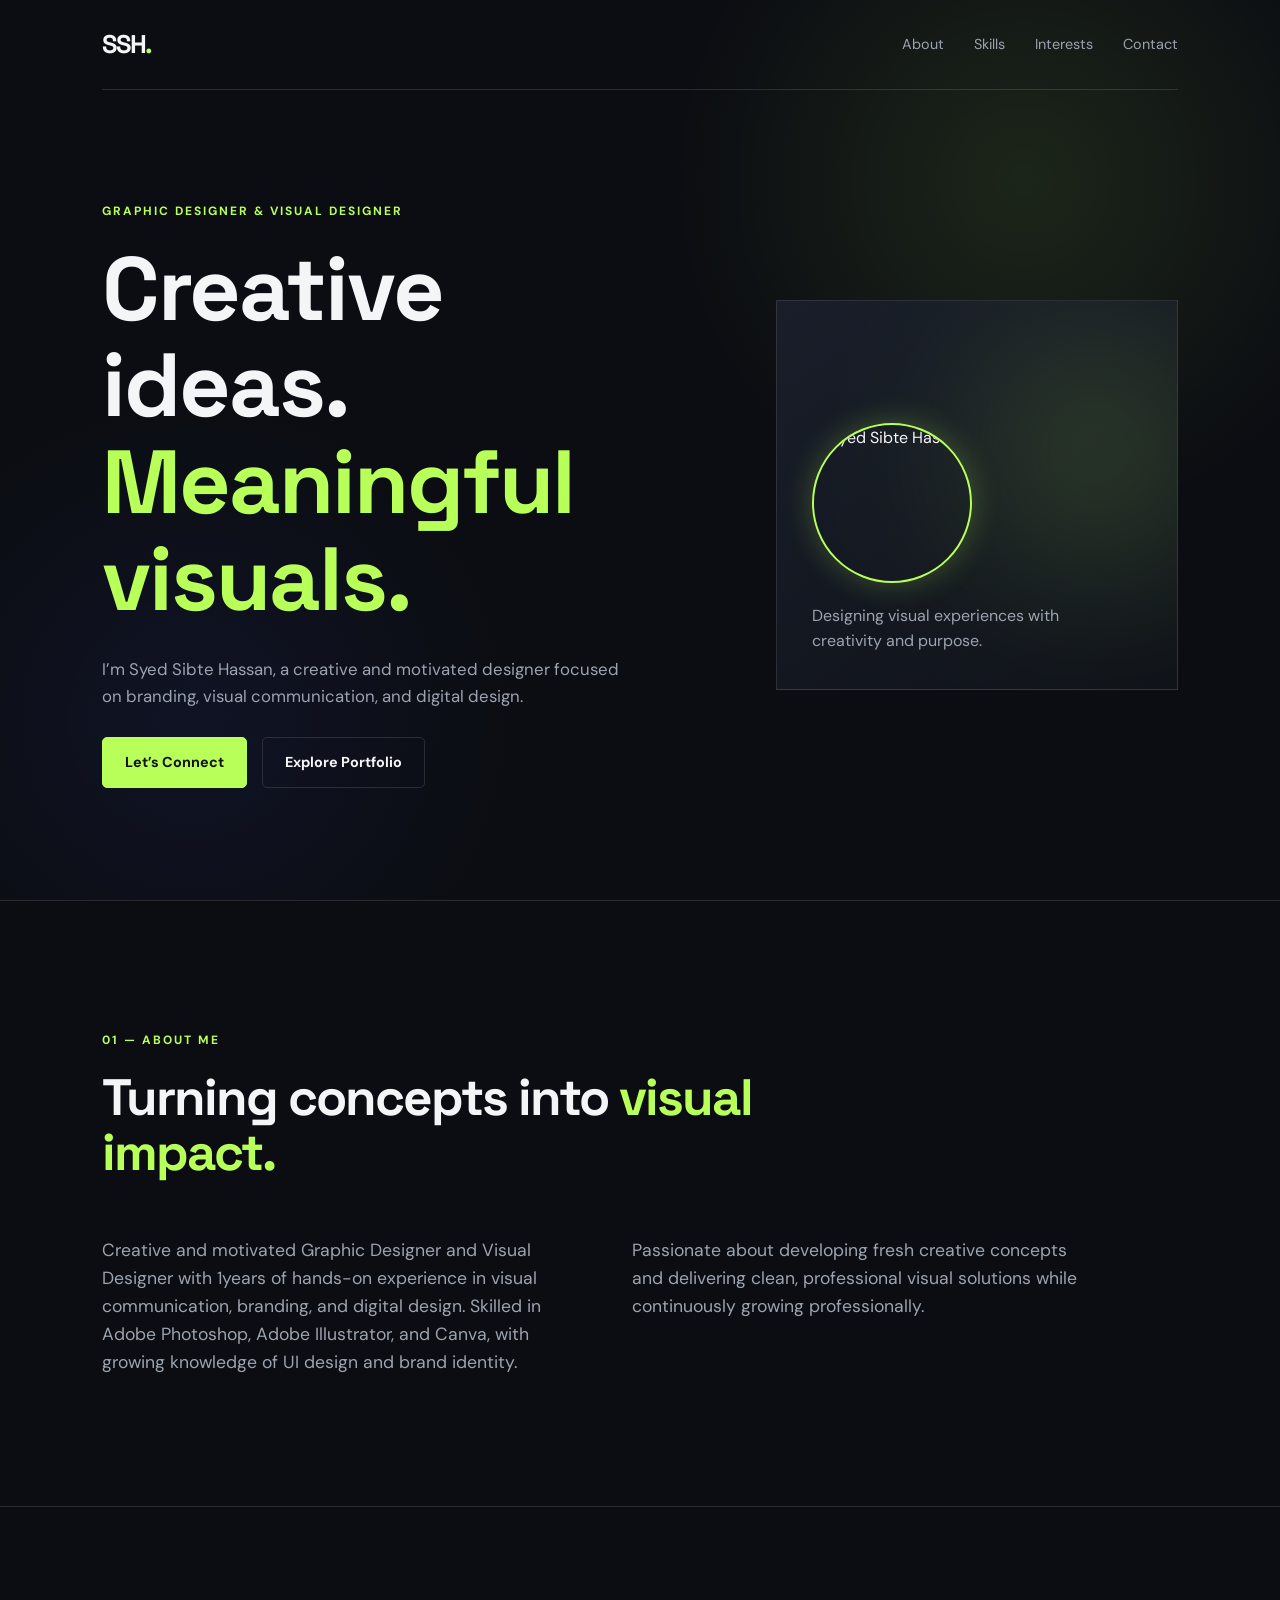
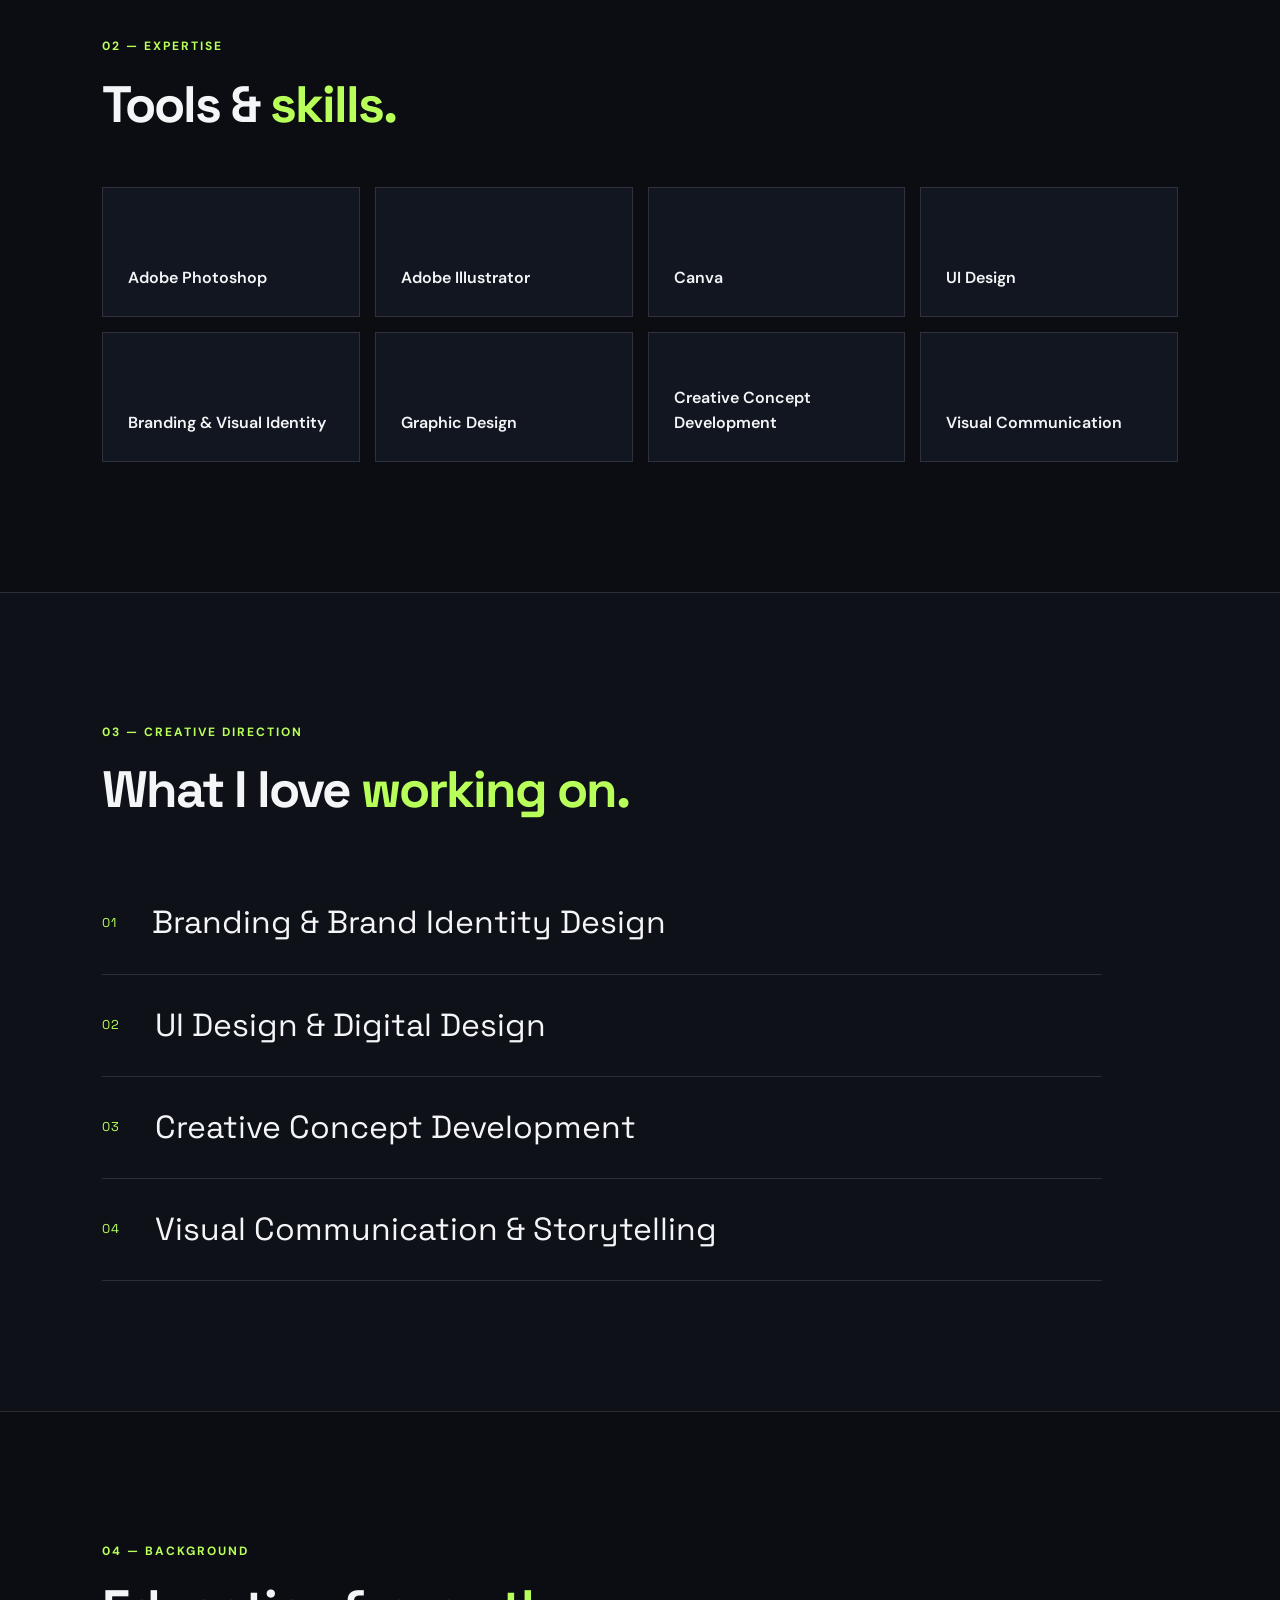
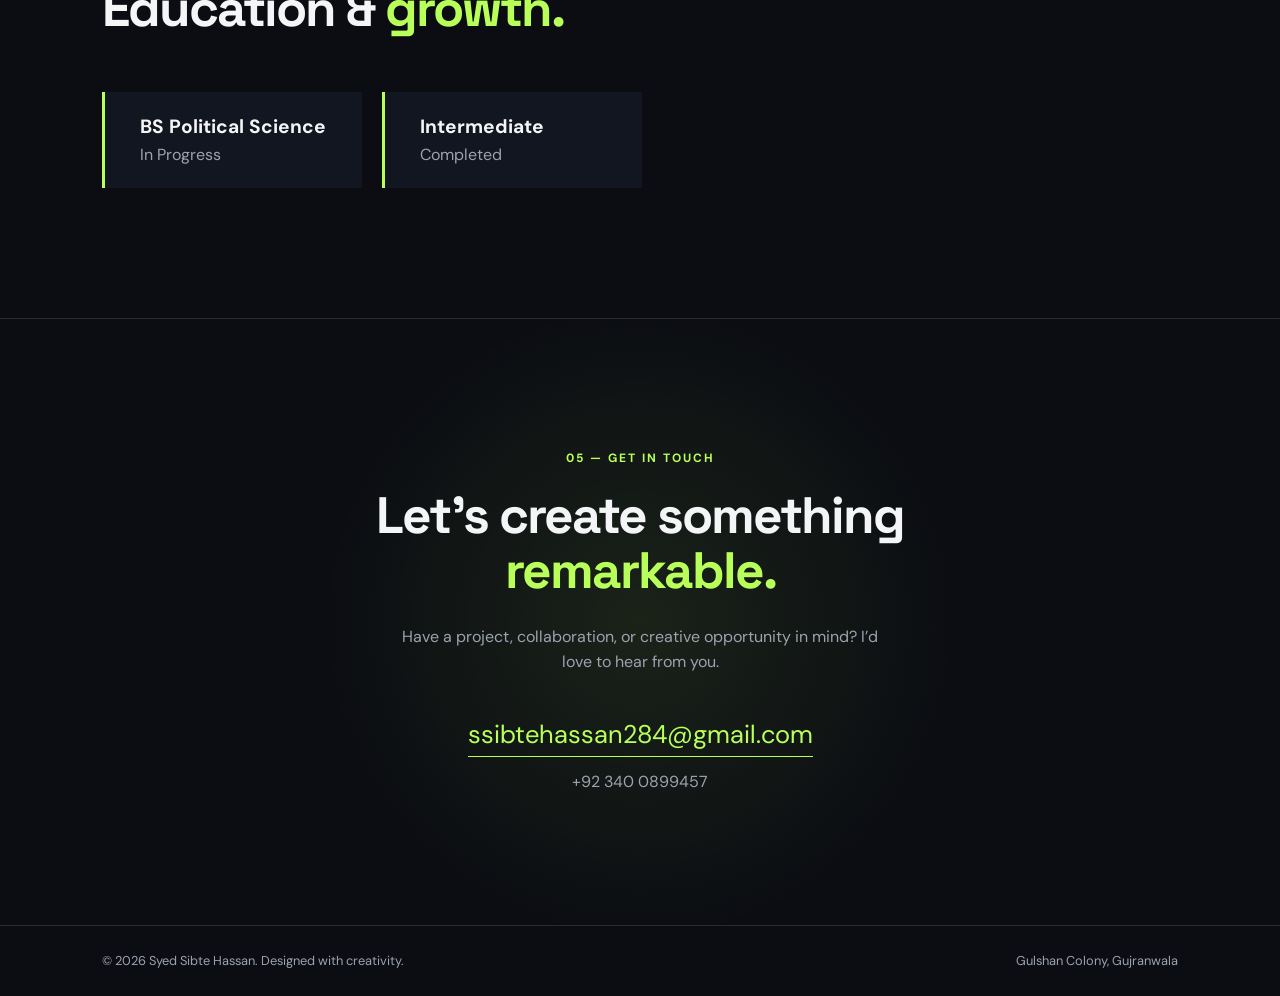
==== commit 818a223e: "Update index.html" ====
--- a/index.html
+++ b/index.html
@@ -33,7 +33,7 @@
       </div>
       <div class="hero-card">
         <div class="card-glow"></div>
-        <img src="<img src="https://i.ibb.co/d090mbR5/Chat-GPT-Image-Sep-14-2026-11-17-40-PM.png" alt="Chat GPT Image Sep 14 2026 11 17 40 PM" border="0">" alt="Syed Sibte Hassan" class="profile-pic" />
+        <img src="<img src="ChatGPT Image Sep 28, 2026, 02_24_13 AM.png" alt="Syed Sibte Hassan" class="profile-pic" />
         <p>Designing visual experiences with creativity and purpose.</p>
       </div>
     </div>
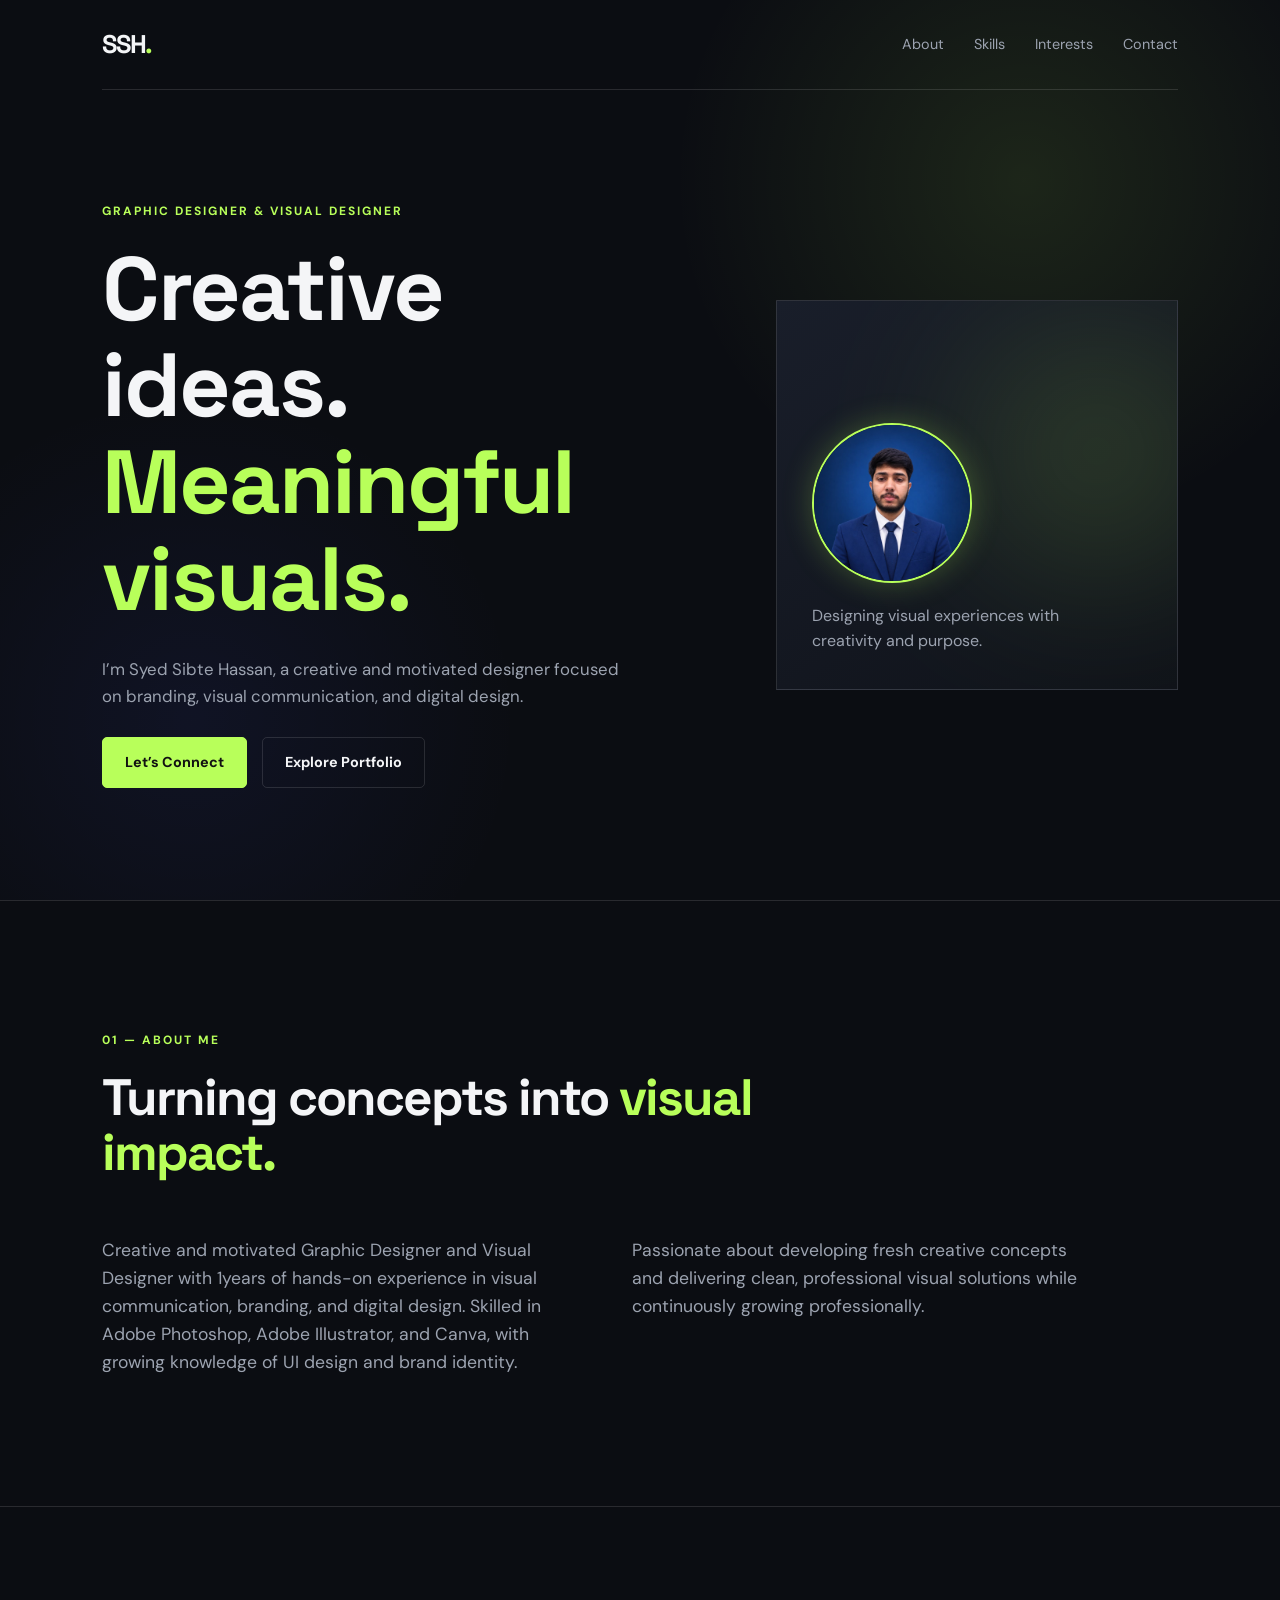
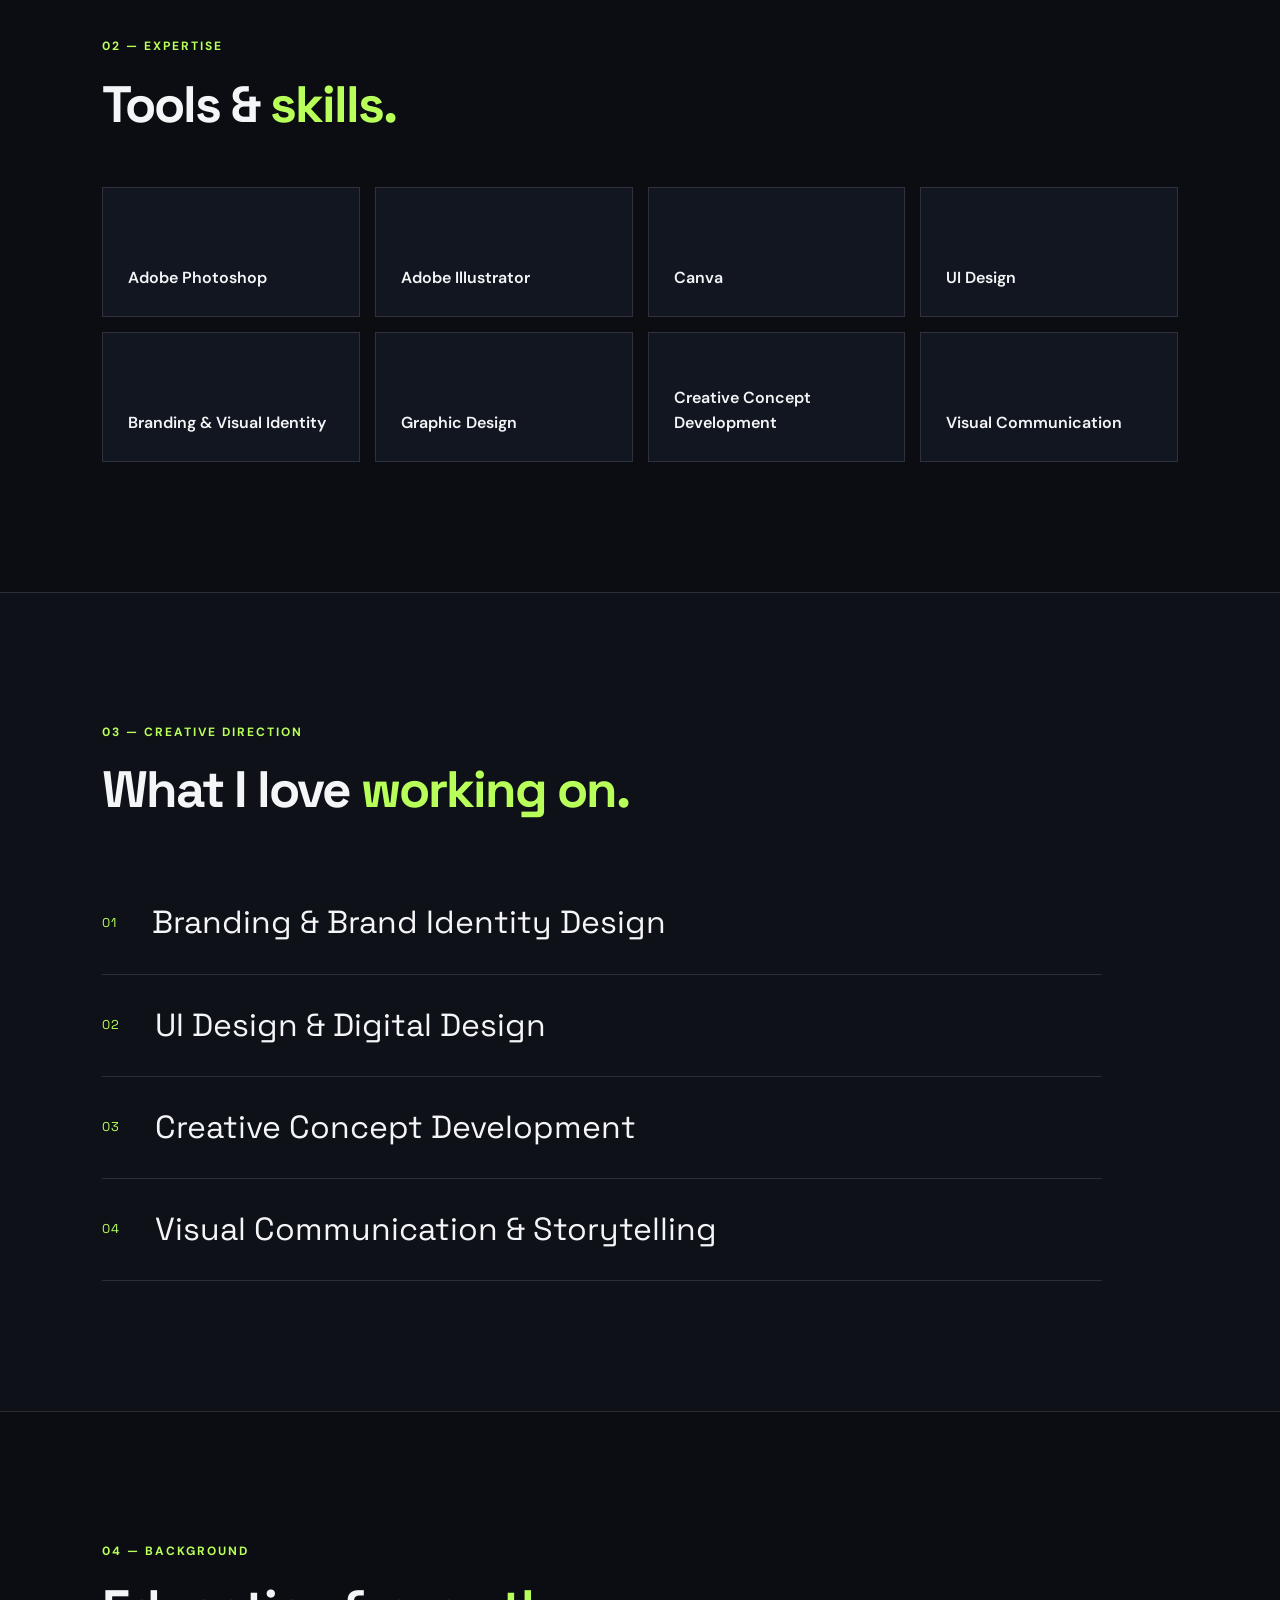
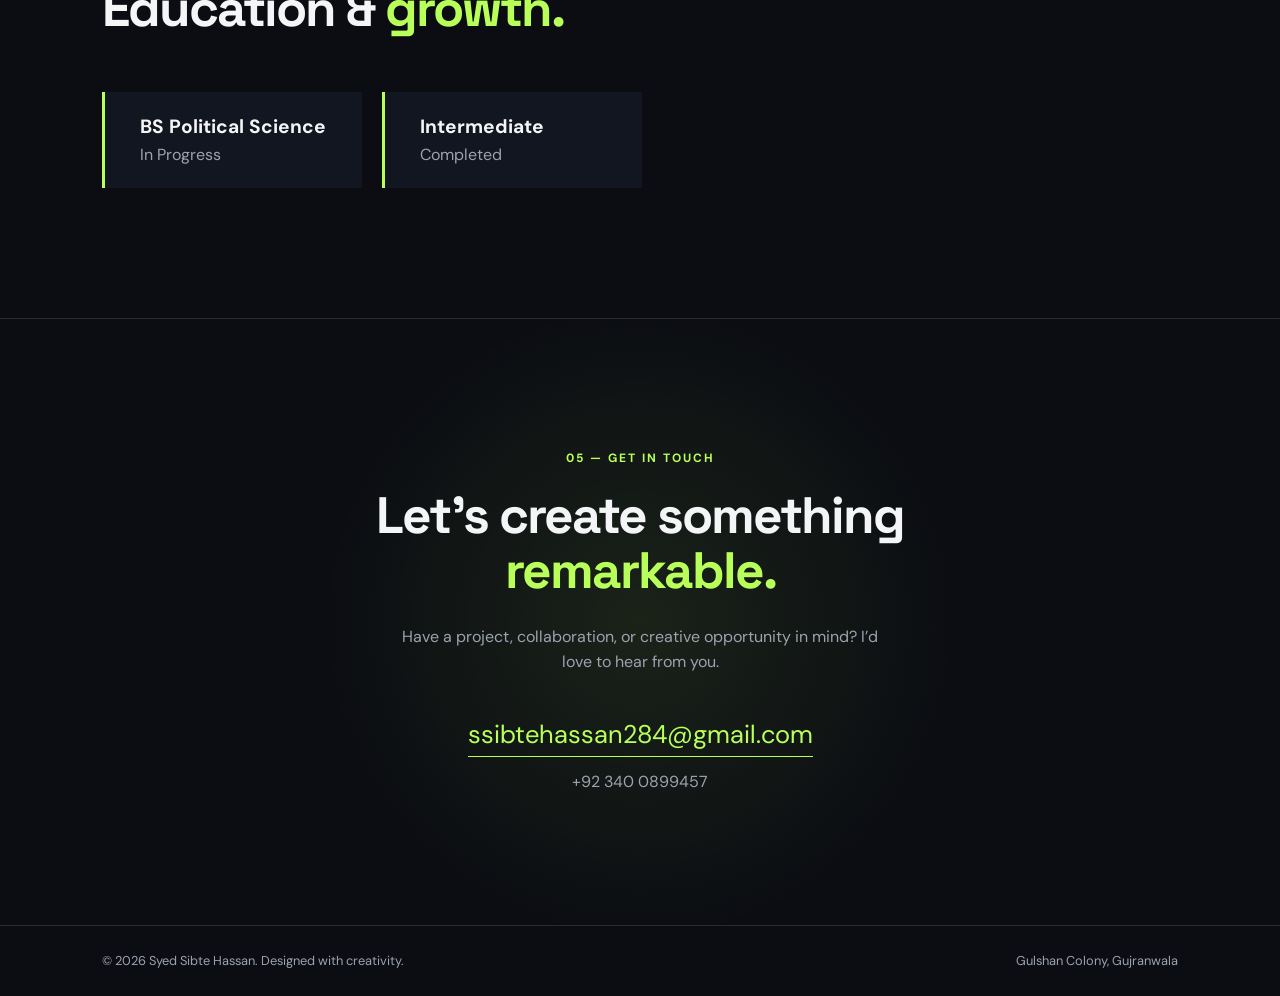
==== commit 000bc400: "Update index.html" ====
--- a/index.html
+++ b/index.html
@@ -33,7 +33,7 @@
       </div>
       <div class="hero-card">
         <div class="card-glow"></div>
-        <img src="<img src="ChatGPT Image Sep 28, 2026, 02_24_13 AM.png" alt="Syed Sibte Hassan" class="profile-pic" />
+        <img src="profile.jpg" alt="Syed Sibte Hassan" class="profile-pic" />
         <p>Designing visual experiences with creativity and purpose.</p>
       </div>
     </div>
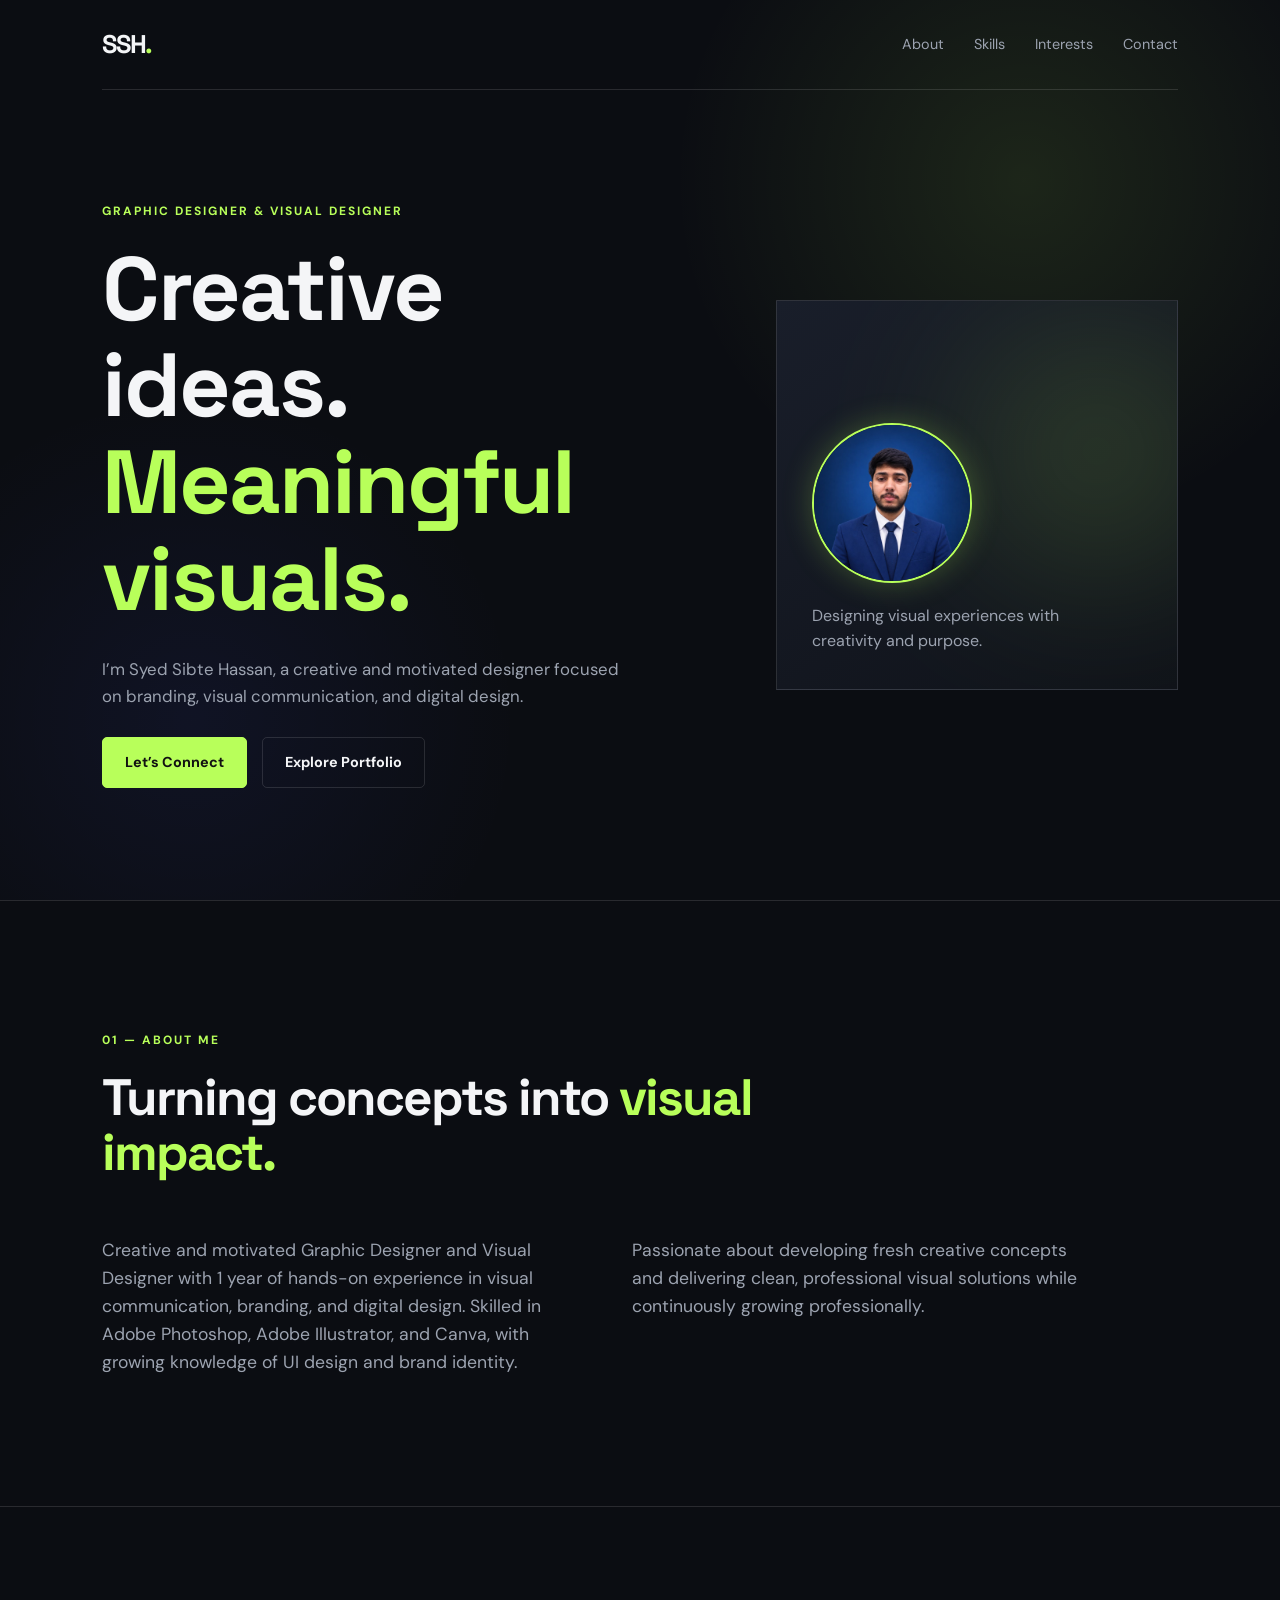
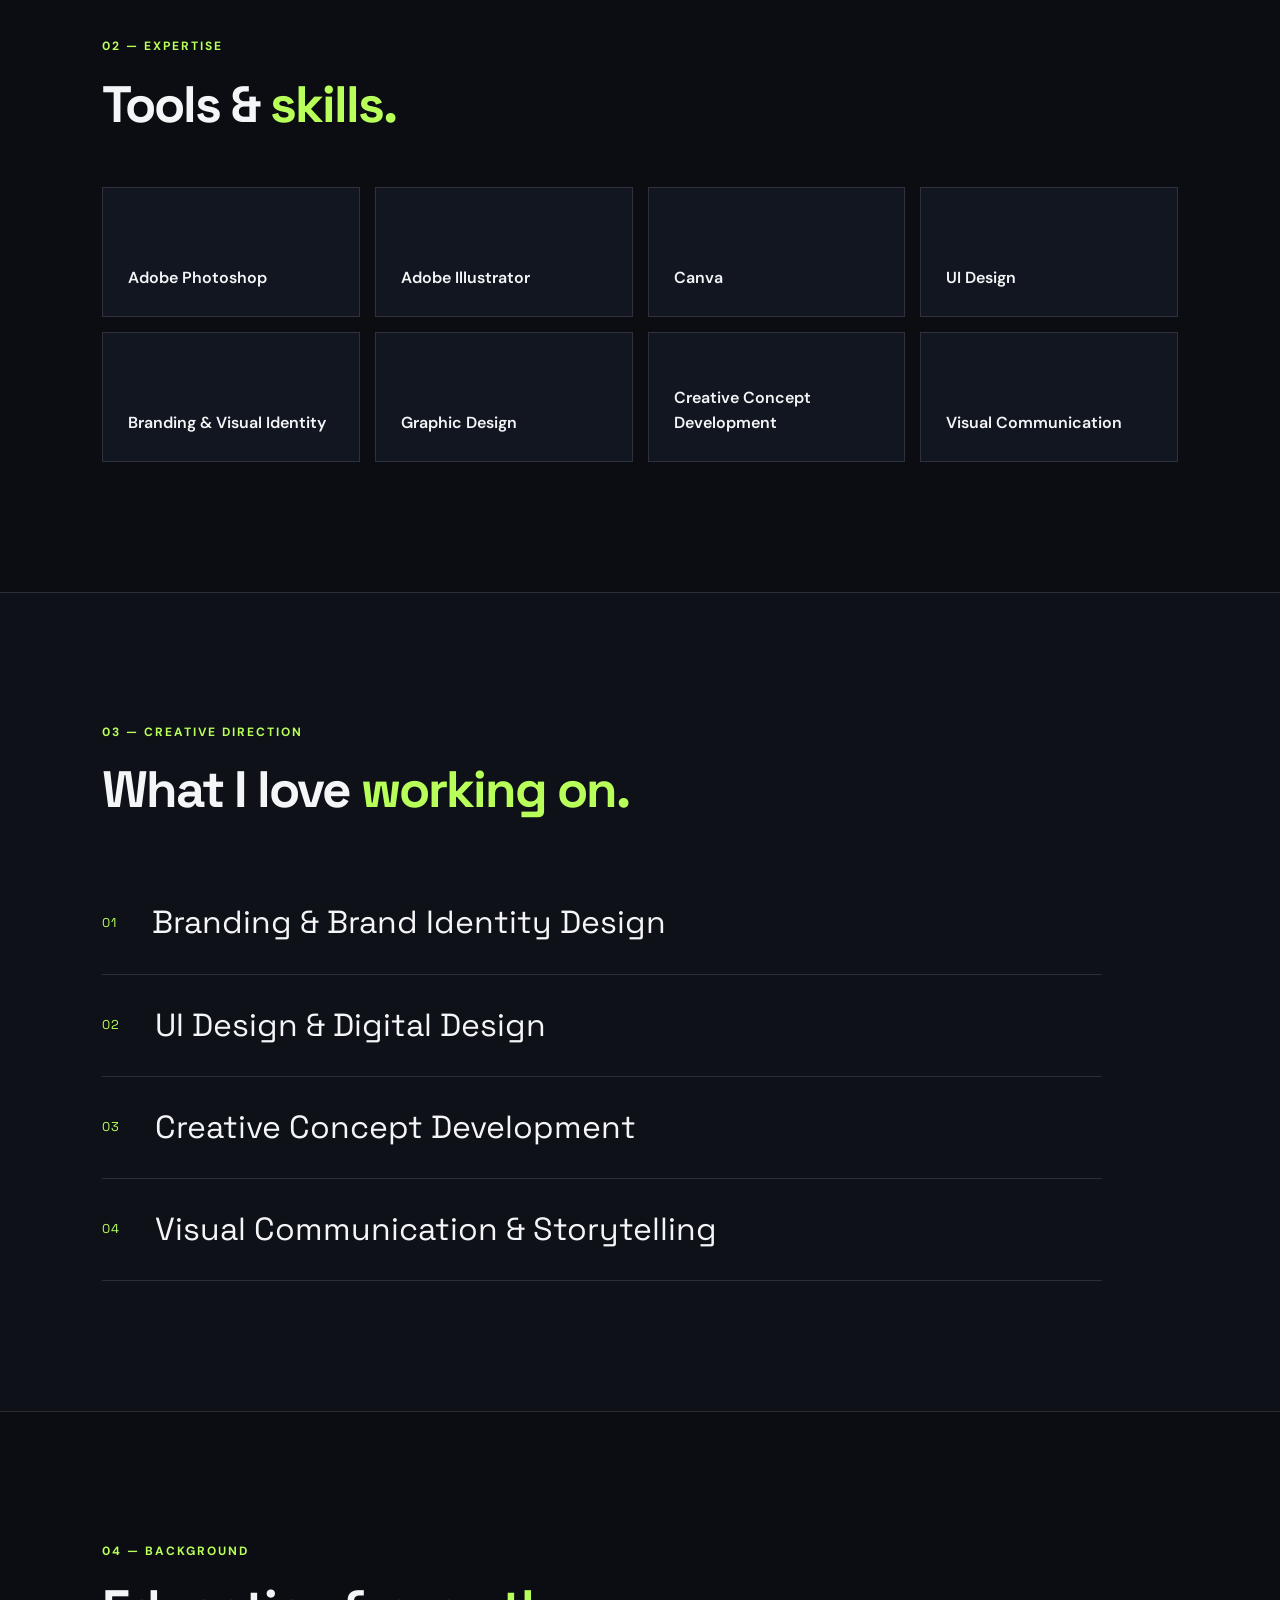
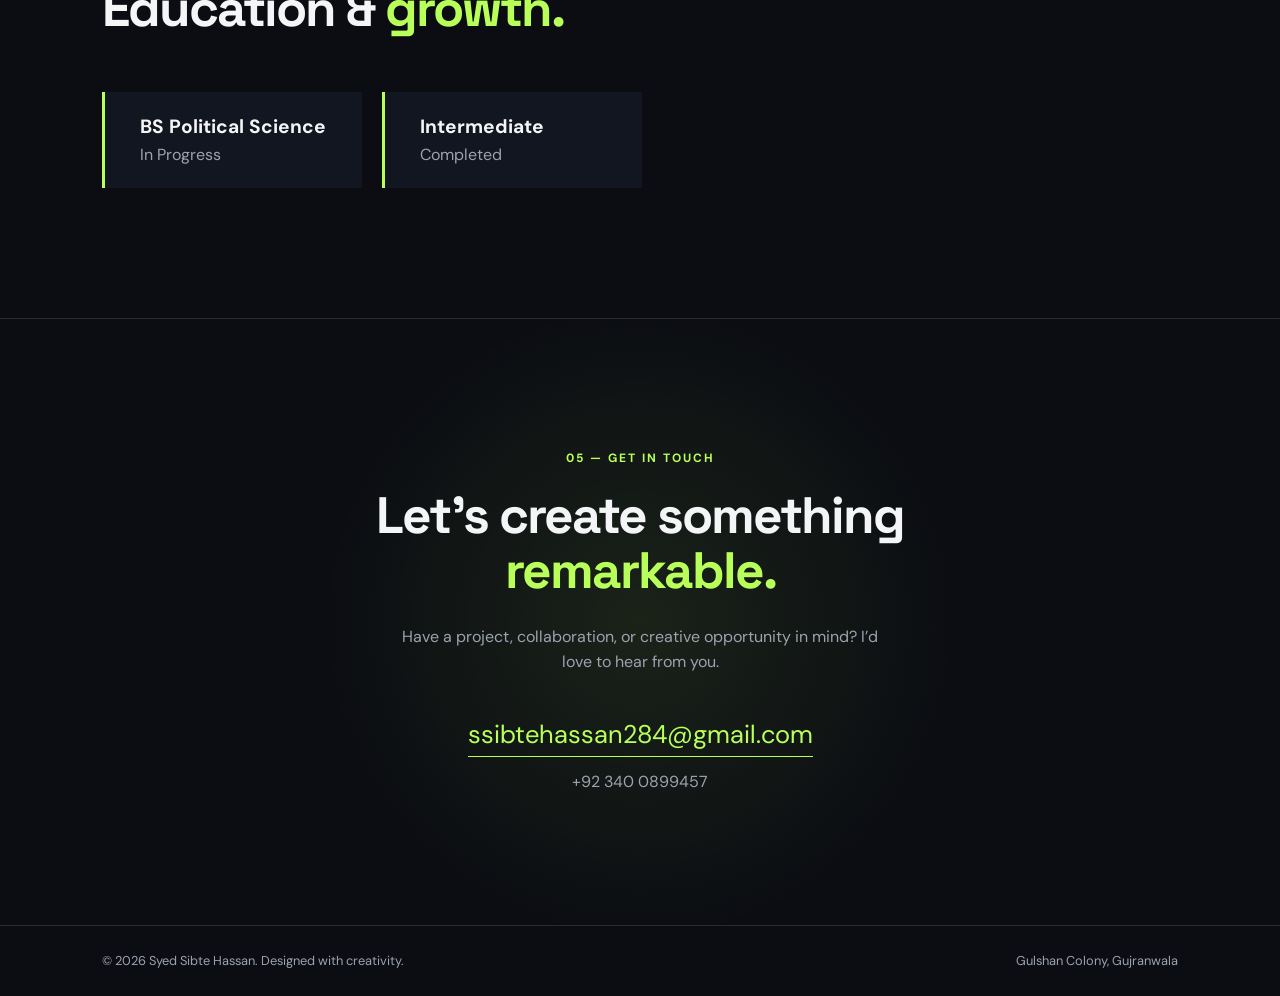
==== commit 0ba3be2e: "Fix typo in experience description in index.html" ====
--- a/index.html
+++ b/index.html
@@ -48,7 +48,7 @@
       <div class="about-content">
         <p>
           Creative and motivated Graphic Designer and Visual Designer with
-          1years of hands-on experience in visual communication, branding,
+          1 year of hands-on experience in visual communication, branding,
           and digital design. Skilled in Adobe Photoshop, Adobe Illustrator,
           and Canva, with growing knowledge of UI design and brand identity.
         </p>
